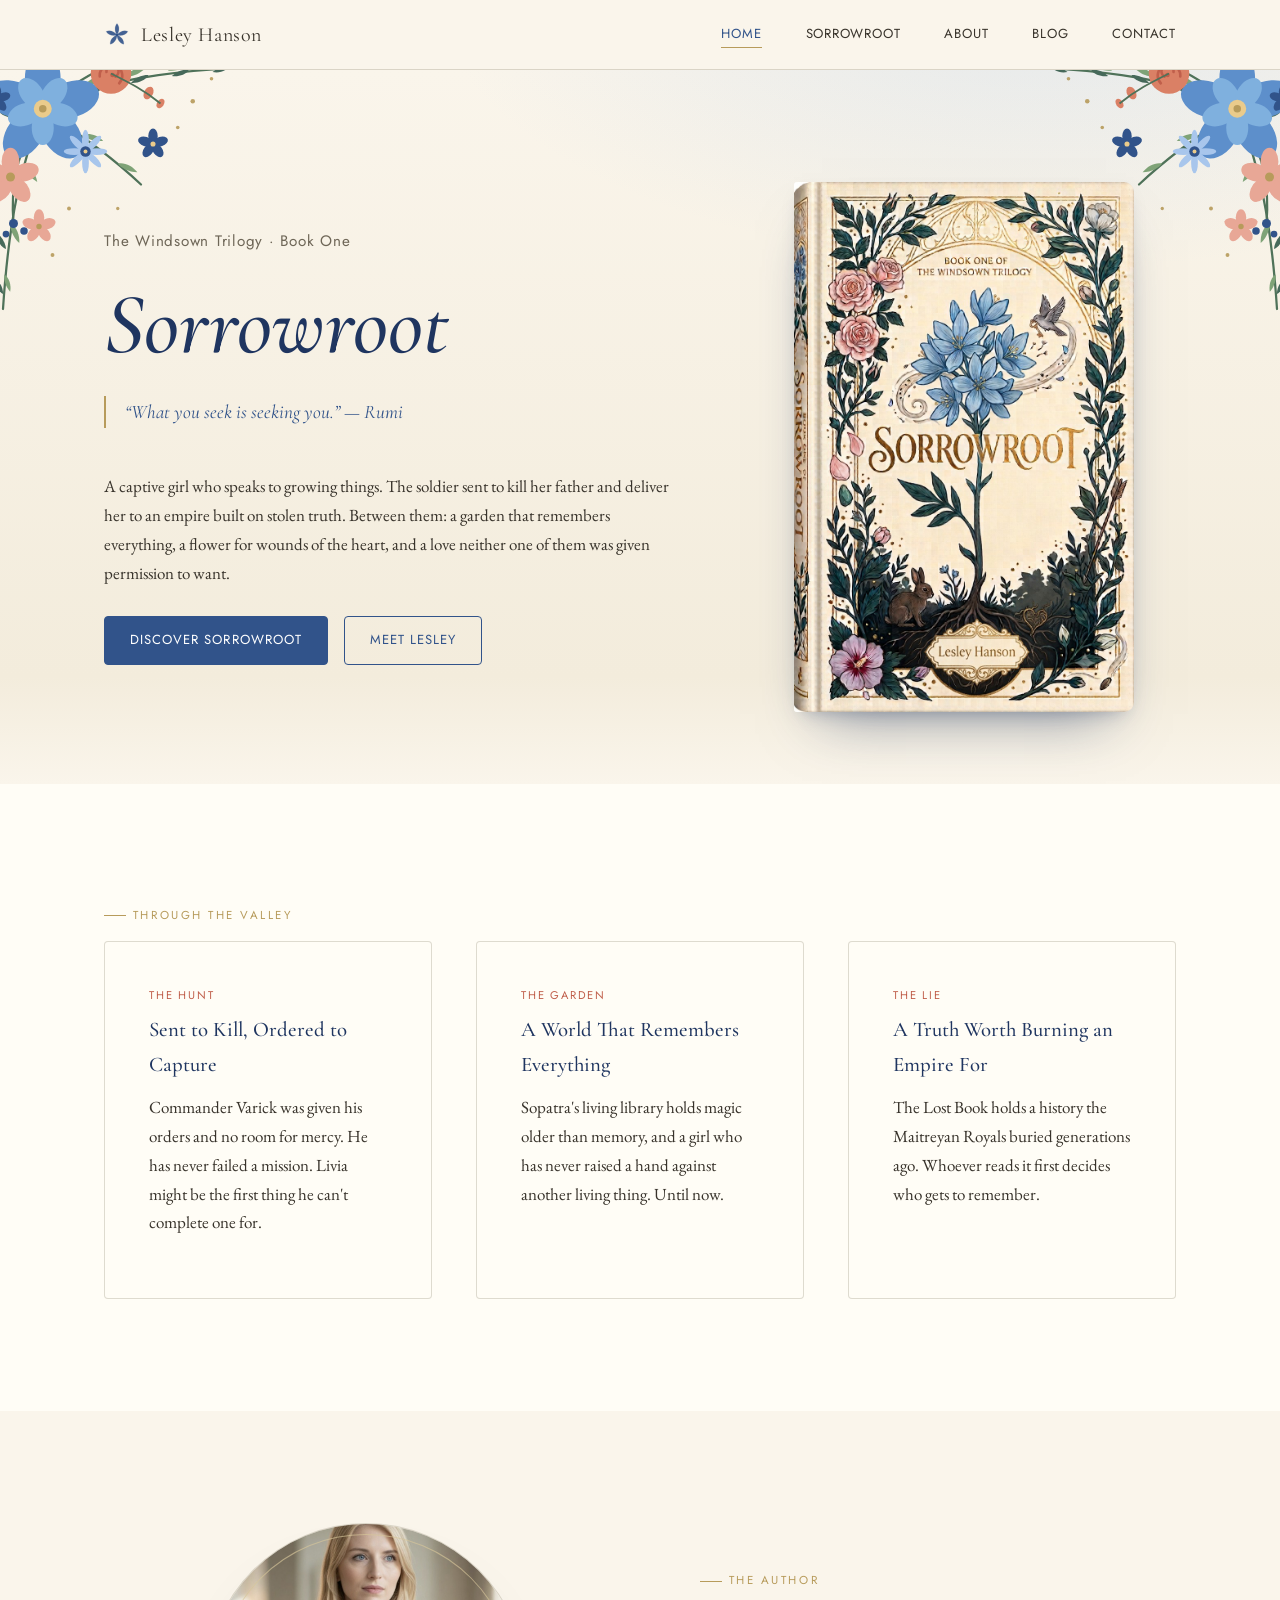
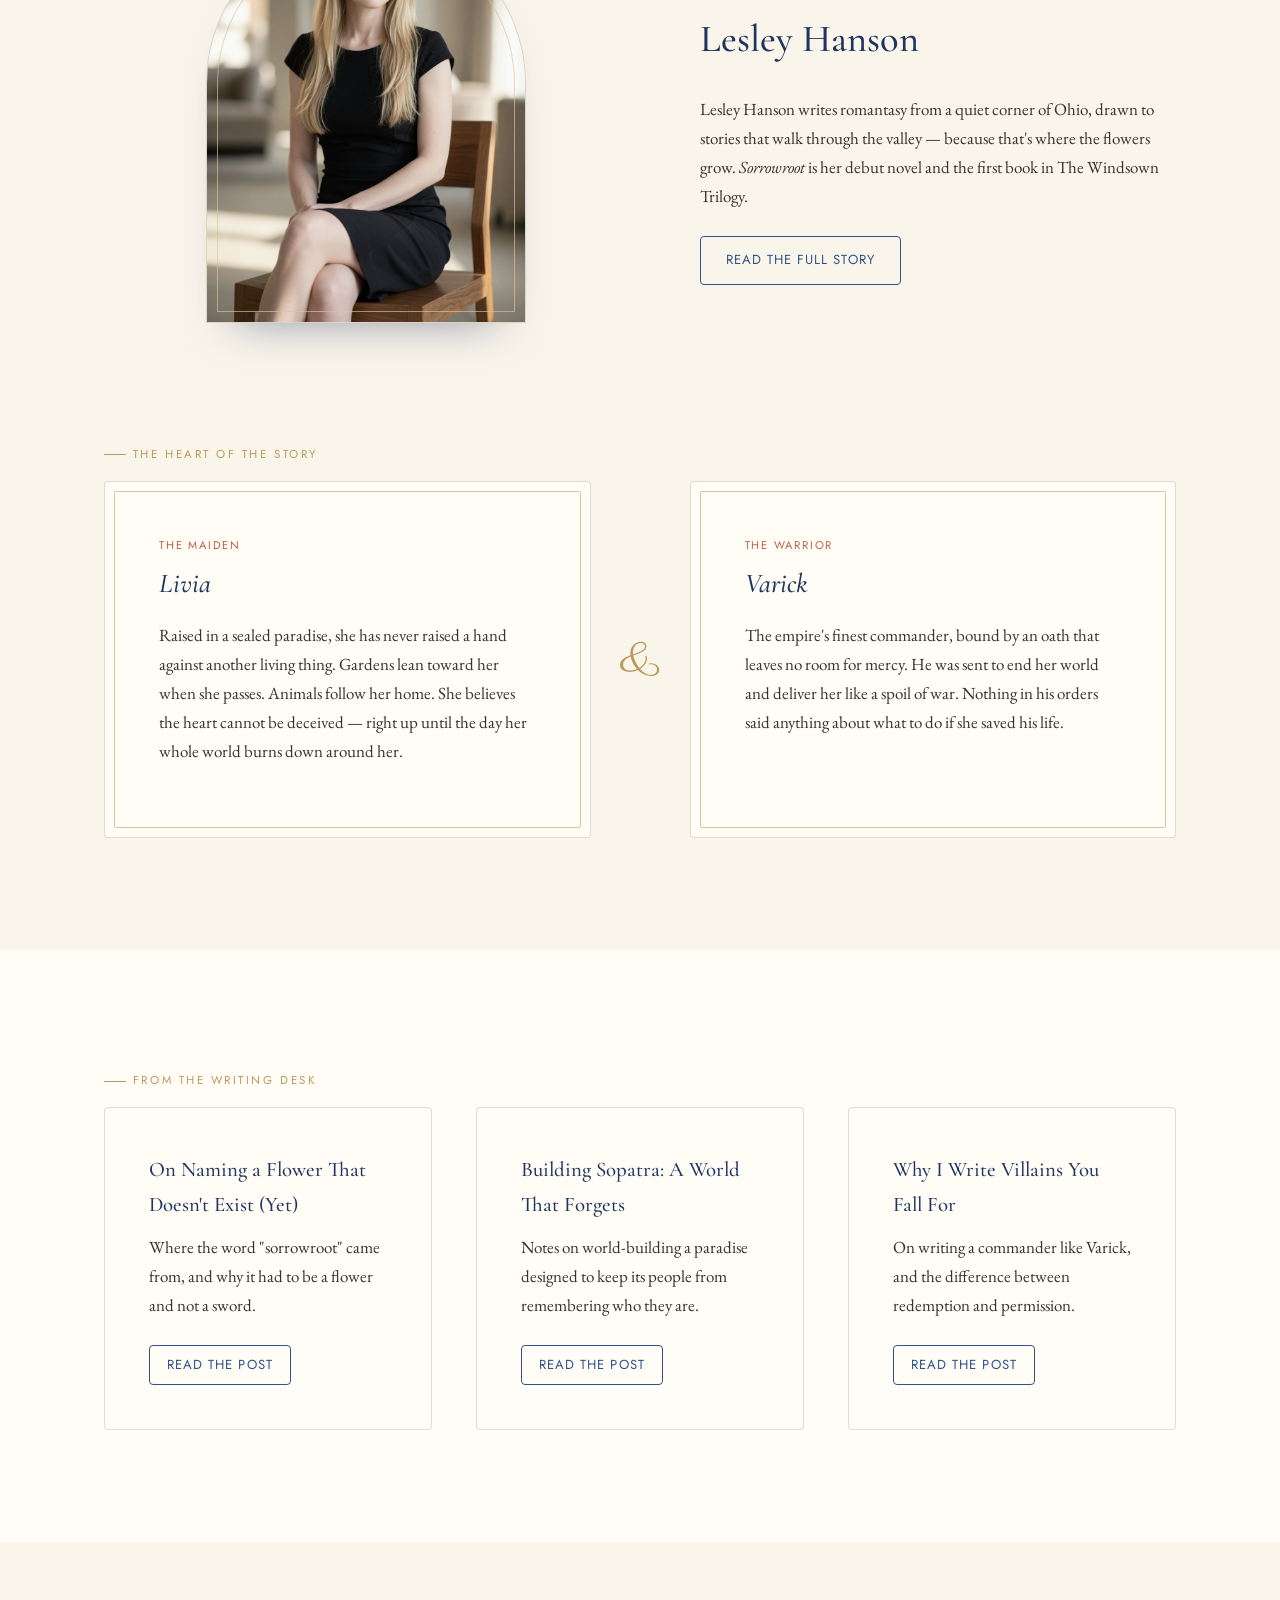
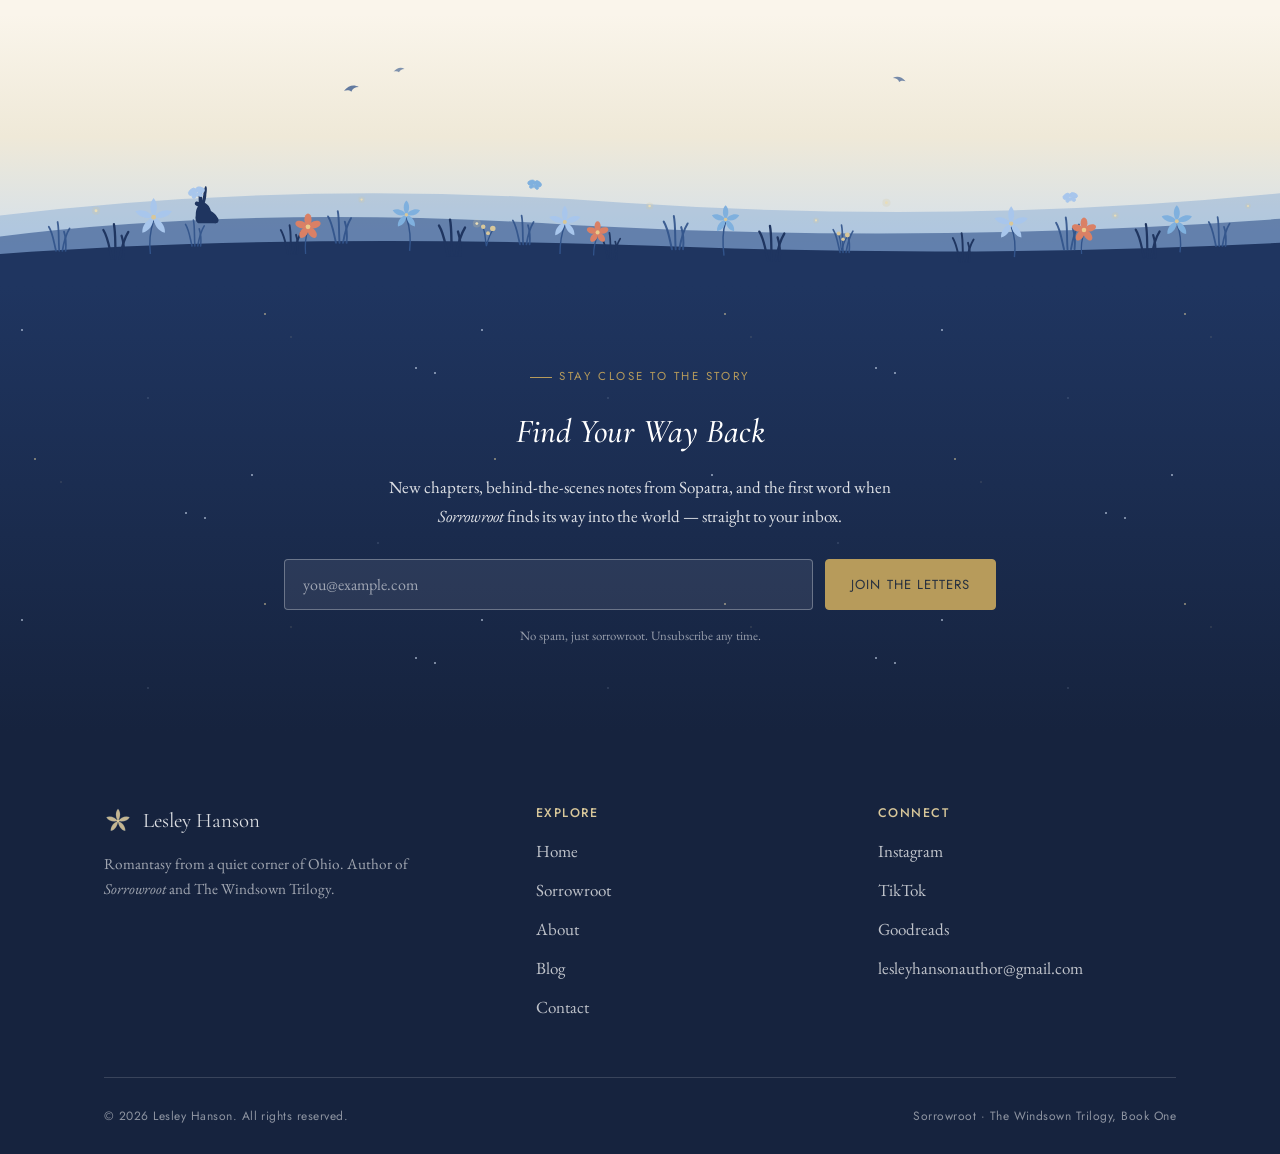
==== index.html @ 343e66bc "Newsletter: wire signup form to MailerLite Co-Authored-By: Claude Fable 5 <noreply@anthropic.com>" ====
<!DOCTYPE html>
<html lang="en">
<head>
<meta charset="UTF-8">
<meta name="viewport" content="width=device-width, initial-scale=1.0">
<title>Sorrowroot — Lesley Hanson</title>
<meta name="description" content="Sorrowroot, Book One of The Windsown Trilogy by Lesley Hanson. A romantasy of a soldier bound by orders, a girl bound to the earth, and a book that remembers the truth.">
<link rel="preconnect" href="https://fonts.googleapis.com">
<link rel="preconnect" href="https://fonts.gstatic.com" crossorigin>
<link href="https://fonts.googleapis.com/css2?family=Cormorant+Garamond:ital,wght@0,400;0,500;0,600;1,500;1,600&family=EB+Garamond:ital,wght@0,400;0,500;1,400&family=Jost:wght@400;500&family=Parisienne&display=swap" rel="stylesheet">
<link rel="icon" type="image/svg+xml" href="images/bloom.svg">
<link rel="stylesheet" href="css/styles.css">
</head>
<body>

<header class="site-header">
  <nav class="nav">
    <a href="index.html" class="nav-brand">
      <svg class="bloom-mark bloom-mark--mono" viewBox="0 0 100 100" aria-hidden="true" focusable="false">
        <g transform="rotate(0 50 50)"><g class="petal"><path d="M50,50 C41,37 39,18 50,6 C61,18 59,37 50,50 Z"/></g></g>
        <g transform="rotate(72 50 50)"><g class="petal"><path d="M50,50 C41,37 39,18 50,6 C61,18 59,37 50,50 Z"/></g></g>
        <g transform="rotate(144 50 50)"><g class="petal"><path d="M50,50 C41,37 39,18 50,6 C61,18 59,37 50,50 Z"/></g></g>
        <g transform="rotate(216 50 50)"><g class="petal"><path d="M50,50 C41,37 39,18 50,6 C61,18 59,37 50,50 Z"/></g></g>
        <g transform="rotate(288 50 50)"><g class="petal"><path d="M50,50 C41,37 39,18 50,6 C61,18 59,37 50,50 Z"/></g></g>
        <circle class="seed" cx="50" cy="50" r="4.5"/>
      </svg>
      Lesley Hanson
    </a>
    <button class="nav-toggle" aria-label="Toggle navigation" aria-expanded="false">
      <span></span><span></span><span></span>
    </button>
    <ul class="nav-links">
      <li><a href="index.html" aria-current="page">Home</a></li>
      <li><a href="sorrowroot.html">Sorrowroot</a></li>
      <li><a href="about.html">About</a></li>
      <li><a href="blog.html">Blog</a></li>
      <li><a href="contact.html">Contact</a></li>
    </ul>
  </nav>
</header>

<main>

  <!-- HERO -->
  <section class="hero">
    <div class="petal-drift" aria-hidden="true">
      <svg viewBox="0 0 100 100"><path fill="currentColor" d="M50,50 C41,37 39,18 50,6 C61,18 59,37 50,50 Z"/></svg>
      <svg viewBox="0 0 100 100"><path fill="currentColor" d="M50,50 C41,37 39,18 50,6 C61,18 59,37 50,50 Z"/></svg>
      <svg viewBox="0 0 100 100"><path fill="currentColor" d="M50,50 C41,37 39,18 50,6 C61,18 59,37 50,50 Z"/></svg>
      <svg viewBox="0 0 100 100"><path fill="currentColor" d="M50,50 C41,37 39,18 50,6 C61,18 59,37 50,50 Z"/></svg>
      <svg viewBox="0 0 100 100"><path fill="currentColor" d="M50,50 C41,37 39,18 50,6 C61,18 59,37 50,50 Z"/></svg>
    </div>
    <div class="container hero-grid">
      <div>
        <p class="hero-kicker">The Windsown Trilogy &middot; Book One</p>
        <h1 class="hero-title">Sorrowroot</h1>
        <p class="hero-epigraph">&ldquo;What you seek is seeking you.&rdquo; &mdash; Rumi</p>
        <p>A captive girl who speaks to growing things. The soldier sent to kill her father and deliver her to an empire built on stolen truth. Between them: a garden that remembers everything, a flower for wounds of the heart, and a love neither one of them was given permission to want.</p>
        <div class="hero-actions" style="margin-top: 1.75rem;">
          <a href="sorrowroot.html" class="btn btn-primary">Discover Sorrowroot</a>
          <a href="about.html" class="btn btn-outline">Meet Lesley</a>
        </div>
      </div>
      <div class="hero-art">
        <a href="sorrowroot.html" aria-label="Discover Sorrowroot, Book One of The Windsown Trilogy">
          <img class="book-cover reveal" src="images/cover.jpg" alt="The cover of Sorrowroot: a blue sorrowroot flower rising from dark roots, framed by roses and vines, with a rabbit resting at its base.">
        </a>
      </div>
    </div>
  </section>

  <!-- HOOK CARDS -->
  <section class="section section--panel">
    <div class="container">
      <p class="eyebrow">Through the Valley</p>
      <div class="grid-3">
        <div class="card reveal">
          <span class="card-eyebrow">The Hunt</span>
          <h3>Sent to Kill, Ordered to Capture</h3>
          <p>Commander Varick was given his orders and no room for mercy. He has never failed a mission. Livia might be the first thing he can't complete one for.</p>
        </div>
        <div class="card reveal">
          <span class="card-eyebrow">The Garden</span>
          <h3>A World That Remembers Everything</h3>
          <p>Sopatra's living library holds magic older than memory, and a girl who has never raised a hand against another living thing. Until now.</p>
        </div>
        <div class="card reveal">
          <span class="card-eyebrow">The Lie</span>
          <h3>A Truth Worth Burning an Empire For</h3>
          <p>The Lost Book holds a history the Maitreyan Royals buried generations ago. Whoever reads it first decides who gets to remember.</p>
        </div>
      </div>
    </div>
  </section>

  <!-- ABOUT TEASER -->
  <section class="section">
    <div class="container grid-2">
      <div class="photo-frame reveal" style="max-width:320px; margin: 0 auto; aspect-ratio: 4 / 5;">
        <img src="images/author.jpg" alt="Lesley Hanson, author of Sorrowroot">
      </div>
      <div class="reveal">
        <p class="eyebrow">The Author</p>
        <h2 style="font-size:2.4rem; margin-bottom:0.6em;">Lesley Hanson</h2>
        <p>Lesley Hanson writes romantasy from a quiet corner of Ohio, drawn to stories that walk through the valley &mdash; because that's where the flowers grow. <em>Sorrowroot</em> is her debut novel and the first book in The Windsown Trilogy.</p>
        <a href="about.html" class="btn btn-outline" style="margin-top:0.5rem;">Read the Full Story</a>
      </div>
    </div>
  </section>

  <!-- THE MAIDEN & THE WARRIOR -->
  <section class="section" style="padding-top: 0;">
    <div class="container">
      <p class="eyebrow">The Heart of the Story</p>
      <div class="duet-grid">
        <div class="card card--ornate reveal">
          <span class="card-eyebrow">The Maiden</span>
          <h3>Livia</h3>
          <p>Raised in a sealed paradise, she has never raised a hand against another living thing. Gardens lean toward her when she passes. Animals follow her home. She believes the heart cannot be deceived &mdash; right up until the day her whole world burns down around her.</p>
        </div>
        <div class="duet-amp" aria-hidden="true">&amp;</div>
        <div class="card card--ornate reveal">
          <span class="card-eyebrow">The Warrior</span>
          <h3>Varick</h3>
          <p>The empire's finest commander, bound by an oath that leaves no room for mercy. He was sent to end her world and deliver her like a spoil of war. Nothing in his orders said anything about what to do if she saved his life.</p>
        </div>
      </div>
    </div>
  </section>

  <!-- BLOG TEASER -->
  <section class="section section--panel">
    <div class="container">
      <p class="eyebrow">From the Writing Desk</p>
      <div class="grid-3">
        <article class="card reveal">
          <h3><a href="blog.html#naming-the-flower">On Naming a Flower That Doesn't Exist (Yet)</a></h3>
          <p>Where the word "sorrowroot" came from, and why it had to be a flower and not a sword.</p>
          <a href="blog.html#naming-the-flower" class="btn btn-outline" style="margin-top:0.5rem; padding:0.6em 1.3em;">Read the Post</a>
        </article>
        <article class="card reveal">
          <h3><a href="blog.html#building-sopatra">Building Sopatra: A World That Forgets</a></h3>
          <p>Notes on world-building a paradise designed to keep its people from remembering who they are.</p>
          <a href="blog.html#building-sopatra" class="btn btn-outline" style="margin-top:0.5rem; padding:0.6em 1.3em;">Read the Post</a>
        </article>
        <article class="card reveal">
          <h3><a href="blog.html#villains-you-fall-for">Why I Write Villains You Fall For</a></h3>
          <p>On writing a commander like Varick, and the difference between redemption and permission.</p>
          <a href="blog.html#villains-you-fall-for" class="btn btn-outline" style="margin-top:0.5rem; padding:0.6em 1.3em;">Read the Post</a>
        </article>
      </div>
    </div>
  </section>

</main>

<!-- TWILIGHT MEADOW -->
<div class="meadow-band" aria-hidden="true">
  <img src="images/meadow.svg" alt="">
</div>

<!-- NEWSLETTER -->
<section class="newsletter-band">
  <div class="container">
    <p class="eyebrow" style="justify-content:center;">Stay Close to the Story</p>
    <h2 style="font-size:2.1rem; font-style:italic;">Find Your Way Back</h2>
    <p style="max-width:520px; margin:0.8rem auto 0; opacity:0.85;">New chapters, behind-the-scenes notes from Sopatra, and the first word when <em>Sorrowroot</em> finds its way into the world &mdash; straight to your inbox.</p>
    <form class="newsletter-form" action="https://assets.mailerlite.com/jsonp/2463515/forms/192358580453639235/subscribe" method="post" data-ml-form>
      <label class="visually-hidden" for="newsletter-email">Email address</label>
      <input type="email" id="newsletter-email" name="fields[email]" placeholder="you@example.com" autocomplete="email" required>
      <button type="submit" class="btn btn-gold">Join the Letters</button>
    </form>
    <p class="form-success">You're on the list &mdash; thank you for finding your way here.</p>
    <p class="newsletter-note">No spam, just sorrowroot. Unsubscribe any time.</p>
  </div>
</section>

<footer class="site-footer">
  <div class="container">
    <div class="footer-grid">
      <div>
        <div class="footer-brand">
          <svg class="bloom-mark bloom-mark--mono" viewBox="0 0 100 100" aria-hidden="true" focusable="false">
            <g transform="rotate(0 50 50)"><g class="petal"><path d="M50,50 C41,37 39,18 50,6 C61,18 59,37 50,50 Z"/></g></g>
            <g transform="rotate(72 50 50)"><g class="petal"><path d="M50,50 C41,37 39,18 50,6 C61,18 59,37 50,50 Z"/></g></g>
            <g transform="rotate(144 50 50)"><g class="petal"><path d="M50,50 C41,37 39,18 50,6 C61,18 59,37 50,50 Z"/></g></g>
            <g transform="rotate(216 50 50)"><g class="petal"><path d="M50,50 C41,37 39,18 50,6 C61,18 59,37 50,50 Z"/></g></g>
            <g transform="rotate(288 50 50)"><g class="petal"><path d="M50,50 C41,37 39,18 50,6 C61,18 59,37 50,50 Z"/></g></g>
            <circle class="seed" cx="50" cy="50" r="4.5"/>
          </svg>
          Lesley Hanson
        </div>
        <p class="footer-tag">Romantasy from a quiet corner of Ohio. Author of <em>Sorrowroot</em> and The Windsown Trilogy.</p>
      </div>
      <div>
        <h4>Explore</h4>
        <a href="index.html">Home</a>
        <a href="sorrowroot.html">Sorrowroot</a>
        <a href="about.html">About</a>
        <a href="blog.html">Blog</a>
        <a href="contact.html">Contact</a>
      </div>
      <div>
        <h4>Connect</h4>
        <a href="#">Instagram</a>
        <a href="#">TikTok</a>
        <a href="#">Goodreads</a>
        <a href="mailto:lesleyhansonauthor@gmail.com">lesleyhansonauthor@gmail.com</a>
      </div>
    </div>
    <div class="footer-bottom">
      <span>&copy; 2026 Lesley Hanson. All rights reserved.</span>
      <span>Sorrowroot &middot; The Windsown Trilogy, Book One</span>
    </div>
  </div>
</footer>

<script src="js/main.js"></script>
</body>
</html>
---- css/styles.css ----
/* =========================================================
   Lesley Hanson — Author Site
   Design tokens: Cream / Cinderella Blue / Midnight
   A storybook palette in the spirit of the Puffin in Bloom
   classics — warm ivory paper, folk-art florals, navy and
   gold — with the sorrowroot flower's Cinderella blue at
   the center of every bouquet.
   ========================================================= */

:root {
  /* Color */
  --color-bg: #FAF5EB;          /* Cream paper */
  --color-bg-warm: #F3ECDC;     /* a deeper sheet of the same paper */
  --color-bg-deep: #31538A;     /* Twilight Blue */
  --color-bg-deeper: #1F3560;   /* Midnight */
  --color-night: #16233E;       /* the last hour of the night */
  --color-primary: #5D8FCB;     /* Sorrowroot Blue (Cinderella blue) */
  --color-secondary: #A8C6EC;   /* Pale Periwinkle */
  --color-sparkle: #DCE9FB;     /* Starlight */
  --color-gold: #B79B5B;        /* Antique Gold */
  --color-gold-soft: #D8C79A;
  --color-rose: #DA8065;        /* Rifle coral */
  --color-rose-deep: #C05F4B;
  --color-leaf: #7FA377;        /* foliage */
  --color-leaf-deep: #4F7259;
  --color-ink: #38332B;         /* warm reading ink */
  --color-ink-soft: #6E6657;
  --color-paper: #FFFDF6;       /* card surface, lighter than bg */
  --color-line: rgba(93, 79, 54, 0.2);

  /* Type */
  --font-display: "Cormorant Garamond", "Times New Roman", serif;
  --font-body: "EB Garamond", Georgia, serif;
  --font-utility: "Jost", "Helvetica Neue", Arial, sans-serif;

  /* Layout */
  --container-w: 1120px;
  --space-1: 0.5rem;
  --space-2: 1rem;
  --space-3: 1.75rem;
  --space-4: 2.75rem;
  --space-5: 4.5rem;
  --space-6: 7rem;
  --radius: 4px;
}

/* ---------- Reset ---------- */
*, *::before, *::after { box-sizing: border-box; }
html { scroll-behavior: smooth; }
body {
  margin: 0;
  background: var(--color-bg);
  color: var(--color-ink);
  font-family: var(--font-body);
  font-size: 1.0625rem;
  line-height: 1.7;
  -webkit-font-smoothing: antialiased;
}
img { max-width: 100%; display: block; }
a { color: inherit; text-decoration: none; }
ul { margin: 0; padding: 0; list-style: none; }
h1, h2, h3, h4 { font-family: var(--font-display); font-weight: 500; margin: 0; color: var(--color-bg-deeper); }
p { margin: 0 0 1em; }
button { font-family: inherit; cursor: pointer; }
input, textarea { font-family: var(--font-body); font-size: 1rem; }

::selection { background: var(--color-secondary); color: var(--color-bg-deeper); }

:focus-visible {
  outline: 2px solid var(--color-gold);
  outline-offset: 3px;
}

@media (prefers-reduced-motion: reduce) {
  *, *::before, *::after {
    animation-duration: 0.001ms !important;
    animation-iteration-count: 1 !important;
    transition-duration: 0.001ms !important;
    scroll-behavior: auto !important;
  }
}

/* ---------- Layout helpers ---------- */
.container {
  max-width: var(--container-w);
  margin: 0 auto;
  padding: 0 1.5rem;
}
.section { padding: var(--space-6) 0; }
.section--tight { padding: var(--space-5) 0; }
.section--deep {
  background:
    linear-gradient(175deg, var(--color-bg-deep), var(--color-bg-deeper));
  color: #E9EFF9;
  position: relative;
  overflow: hidden;
}
.section--deep h1, .section--deep h2, .section--deep h3 { color: #fff; }
.section--panel { background: var(--color-paper); }

.eyebrow {
  font-family: var(--font-utility);
  font-size: 0.72rem;
  letter-spacing: 0.22em;
  text-transform: uppercase;
  color: var(--color-gold);
  display: inline-flex;
  align-items: center;
  gap: 0.6em;
  margin-bottom: var(--space-2);
}
.eyebrow::before {
  content: "";
  width: 22px;
  height: 1px;
  background: var(--color-gold);
  display: inline-block;
}
.section--deep .eyebrow { color: var(--color-gold-soft); }

.hairline {
  border: none;
  border-top: 1px solid var(--color-line);
  margin: var(--space-4) 0;
}

.grid-2 { display: grid; grid-template-columns: 1.1fr 1fr; gap: var(--space-5); align-items: center; }
.grid-3 { display: grid; grid-template-columns: repeat(3, 1fr); gap: var(--space-4); }

@media (max-width: 860px) {
  .grid-2 { grid-template-columns: 1fr; gap: var(--space-4); }
  .grid-3 { grid-template-columns: 1fr; }
}

/* ---------- Stardust (the tulle-and-glitter effect) ----------
   Two drifting layers of tiny stars over the dark twilight bands,
   twinkling in counter-phase. Pure CSS — no extra markup needed. */
.section--deep::before,
.section--deep::after,
.newsletter-band::before,
.newsletter-band::after {
  content: "";
  position: absolute;
  inset: 0;
  pointer-events: none;
  background-image:
    radial-gradient(1.6px 1.6px at 22px 44px,  var(--color-sparkle) 55%, transparent 60%),
    radial-gradient(1.2px 1.2px at 148px 112px, var(--color-sparkle) 55%, transparent 60%),
    radial-gradient(1.8px 1.8px at 265px 28px,  var(--color-gold-soft) 55%, transparent 60%),
    radial-gradient(1.1px 1.1px at 344px 158px, var(--color-sparkle) 55%, transparent 60%),
    radial-gradient(1.5px 1.5px at 416px 82px,  var(--color-sparkle) 55%, transparent 60%),
    radial-gradient(1.2px 1.2px at 61px 196px,  var(--color-gold-soft) 55%, transparent 60%),
    radial-gradient(1.4px 1.4px at 205px 232px, var(--color-sparkle) 55%, transparent 60%),
    radial-gradient(1.1px 1.1px at 372px 262px, var(--color-sparkle) 55%, transparent 60%);
  background-size: 460px 290px;
  animation: twinkle 5.5s ease-in-out infinite;
  opacity: 0.5;
}
.section--deep::after,
.newsletter-band::after {
  background-position: 230px 145px;
  animation-delay: -2.75s;
}
@keyframes twinkle {
  0%, 100% { opacity: 0.15; }
  50%      { opacity: 0.7; }
}
.section--deep > .container,
.newsletter-band > .container { position: relative; z-index: 2; }

/* ---------- Buttons ---------- */
.btn {
  font-family: var(--font-utility);
  font-size: 0.82rem;
  letter-spacing: 0.08em;
  text-transform: uppercase;
  display: inline-flex;
  align-items: center;
  gap: 0.6em;
  padding: 0.95em 1.9em;
  border-radius: var(--radius);
  border: 1px solid transparent;
  transition: background 0.25s ease, color 0.25s ease, border-color 0.25s ease, transform 0.25s ease, box-shadow 0.25s ease;
}
.btn-primary {
  background: var(--color-bg-deep);
  color: #fff;
  border-color: var(--color-bg-deep);
}
.btn-primary:hover {
  background: var(--color-bg-deeper);
  border-color: var(--color-bg-deeper);
  transform: translateY(-1px);
  box-shadow: 0 10px 22px -12px rgba(31, 53, 96, 0.65);
}
.btn-outline {
  background: transparent;
  color: var(--color-bg-deep);
  border-color: var(--color-bg-deep);
}
.btn-outline:hover { background: var(--color-bg-deep); color: #fff; transform: translateY(-1px); }
.btn-gold {
  background: var(--color-gold);
  color: #26303F;
  border-color: var(--color-gold);
}
.btn-gold:hover { background: var(--color-gold-soft); transform: translateY(-1px); box-shadow: 0 10px 22px -12px rgba(0, 0, 0, 0.5); }
.btn-disabled {
  background: transparent;
  border-color: rgba(255,255,255,0.35);
  color: rgba(255,255,255,0.55);
  cursor: default;
}
.section--deep .btn-outline { color: #fff; border-color: rgba(255,255,255,0.55); }
.section--deep .btn-outline:hover { background: #fff; color: var(--color-bg-deep); }

/* ---------- Flower mark (signature element) ---------- */
.bloom-mark { display: block; }
.bloom-mark .petal {
  fill: var(--color-secondary);
  stroke: var(--color-bg-deep);
  stroke-width: 0.6;
  transform-origin: 50px 50px;
}
.bloom-mark .petal-fold {
  stroke: var(--color-bg-deep);
  stroke-width: 0.5;
  fill: none;
  opacity: 0.55;
}
.bloom-mark .seed { fill: var(--color-gold); }
.bloom-mark.bloom-mark--mono .petal { fill: currentColor; opacity: 0.9; }
.bloom-mark.bloom-mark--mono .seed { fill: currentColor; }

.bloom-animate .petal {
  animation: bloom 1.1s cubic-bezier(.22,.9,.27,1) backwards;
}
@keyframes bloom {
  from { transform: scale(0.15); opacity: 0; }
  to   { transform: scale(1); opacity: 1; }
}

.divider-bloom { display: flex; justify-content: center; margin: var(--space-4) 0; opacity: 0.85; }

/* ---------- Nav ---------- */
.site-header {
  position: sticky;
  top: 0;
  z-index: 50;
  background: rgba(250, 245, 235, 0.92);
  backdrop-filter: blur(6px);
  border-bottom: 1px solid var(--color-line);
}
.nav {
  display: flex;
  align-items: center;
  justify-content: space-between;
  padding: 1.1rem 1.5rem;
  max-width: var(--container-w);
  margin: 0 auto;
}
.nav-brand {
  display: flex;
  align-items: center;
  gap: 0.7rem;
  font-family: var(--font-display);
  font-size: 1.25rem;
  letter-spacing: 0.03em;
  color: var(--color-ink);
}
.nav-brand .bloom-mark { width: 26px; height: 26px; color: var(--color-bg-deep); }
.nav-links {
  display: flex;
  align-items: center;
  gap: var(--space-4);
  font-family: var(--font-utility);
  font-size: 0.82rem;
  letter-spacing: 0.06em;
  text-transform: uppercase;
}
.nav-links a { padding-bottom: 4px; border-bottom: 1px solid transparent; transition: border-color 0.2s ease, color 0.2s ease; }
.nav-links a:hover, .nav-links a[aria-current="page"] { border-color: var(--color-gold); color: var(--color-bg-deep); }
.nav-toggle { display: none; }

@media (max-width: 760px) {
  .nav-links {
    position: absolute;
    inset: 100% 0 auto 0;
    background: var(--color-bg);
    flex-direction: column;
    align-items: flex-start;
    gap: var(--space-3);
    padding: var(--space-3) 1.5rem var(--space-4);
    border-top: 1px solid var(--color-line);
    border-bottom: 1px solid var(--color-line);
    transform: translateY(-8px);
    opacity: 0;
    visibility: hidden;
    transition: transform 0.3s ease, opacity 0.3s ease, visibility 0s linear 0.3s;
  }
  .nav-links.is-open {
    transform: translateY(0);
    opacity: 1;
    visibility: visible;
    transition: transform 0.3s ease, opacity 0.3s ease;
  }
  .nav-toggle {
    display: inline-flex;
    flex-direction: column;
    gap: 4px;
    background: none; border: none; padding: 8px;
  }
  .nav-toggle span { width: 22px; height: 1px; background: var(--color-ink); display: block; }
}

/* ---------- Hero ---------- */
.hero {
  position: relative;
  padding: var(--space-6) 0 var(--space-5);
  overflow: hidden;
  background:
    radial-gradient(1000px 460px at 82% -12%, rgba(168, 198, 236, 0.28), transparent 62%),
    linear-gradient(180deg, var(--color-bg), var(--color-bg-warm) 85%, var(--color-bg));
}
/* Puffin-in-Bloom corner bouquets framing every hero */
.hero::before,
.hero::after {
  content: "";
  position: absolute;
  top: -28px;
  width: min(300px, 34vw);
  aspect-ratio: 1 / 1;
  background: url("../images/floral-corner.svg") no-repeat top left / contain;
  pointer-events: none;
}
.hero::before { left: -24px; }
.hero::after { right: -24px; transform: scaleX(-1); }
.hero .container { position: relative; z-index: 2; }
.hero-grid { display: grid; grid-template-columns: 1.15fr 0.85fr; gap: var(--space-5); align-items: center; }
.hero-title {
  font-size: clamp(3rem, 7vw, 5.4rem);
  line-height: 0.98;
  font-style: italic;
  font-weight: 500;
  margin: 0 0 0.3em;
}
.hero-kicker {
  font-family: var(--font-utility);
  font-size: 0.95rem;
  letter-spacing: 0.05em;
  color: var(--color-ink-soft);
  margin-bottom: var(--space-3);
}
.hero-epigraph {
  font-family: var(--font-display);
  font-style: italic;
  font-size: 1.2rem;
  color: var(--color-bg-deep);
  border-left: 2px solid var(--color-gold);
  padding-left: 1em;
  margin: var(--space-3) 0 var(--space-4);
}
.hero-actions { display: flex; gap: 1rem; flex-wrap: wrap; }
.hero-art { position: relative; display: flex; justify-content: center; }
.hero-art .bloom-mark {
  width: min(360px, 80%);
  height: auto;
  color: var(--color-bg-deep);
  filter: drop-shadow(0 0 24px rgba(93, 143, 203, 0.45));
  animation: bloom-sway 9s ease-in-out infinite;
  transform-origin: 50% 50%;
}
@keyframes bloom-sway {
  0%, 100% { transform: rotate(-2.5deg) scale(1); }
  50%      { transform: rotate(2.5deg) scale(1.03); }
}

/* petals drifting down the hero, like blossom on the wind */
.petal-drift { position: absolute; inset: 0; pointer-events: none; z-index: 1; }
.petal-drift svg {
  position: absolute;
  top: -40px;
  width: 22px;
  height: 22px;
  color: var(--color-primary);
  opacity: 0;
  animation: petal-fall linear infinite;
}
.petal-drift svg:nth-child(1) { left: 12%; animation-duration: 14s; animation-delay: 0s; }
.petal-drift svg:nth-child(2) { left: 30%; animation-duration: 17s; animation-delay: 4s; width: 16px; height: 16px; }
.petal-drift svg:nth-child(3) { left: 55%; animation-duration: 13s; animation-delay: 8s; }
.petal-drift svg:nth-child(4) { left: 72%; animation-duration: 19s; animation-delay: 2s; width: 15px; height: 15px; }
.petal-drift svg:nth-child(5) { left: 88%; animation-duration: 15s; animation-delay: 10s; width: 18px; height: 18px; }
@keyframes petal-fall {
  0%   { transform: translateY(0) rotate(0deg); opacity: 0; }
  8%   { opacity: 0.55; }
  85%  { opacity: 0.45; }
  100% { transform: translateY(620px) rotate(300deg); opacity: 0; }
}

@media (max-width: 860px) {
  .hero-grid { grid-template-columns: 1fr; }
  .hero-art { order: -1; max-width: 220px; margin: 0 auto var(--space-3); }
}

/* ---------- Cards ---------- */
.card {
  background: var(--color-paper);
  border: 1px solid var(--color-line);
  padding: var(--space-4);
  border-radius: var(--radius);
  transition: transform 0.3s ease, box-shadow 0.3s ease, border-color 0.3s ease;
}
.card:hover {
  transform: translateY(-3px);
  border-color: rgba(183, 155, 91, 0.5);
  box-shadow: 0 18px 34px -22px rgba(31, 53, 96, 0.45);
}
.card h3 { font-size: 1.3rem; margin-bottom: 0.5em; }
.card .card-eyebrow {
  font-family: var(--font-utility);
  font-size: 0.7rem; letter-spacing: 0.16em; text-transform: uppercase;
  color: var(--color-rose-deep); margin-bottom: 0.6em; display: block;
}

/* ornate storybook panels (the maiden & the warrior) */
.card--ornate {
  position: relative;
  border: 1px solid var(--color-line);
  padding: calc(var(--space-4) + 10px);
}
.card--ornate::before {
  content: "";
  position: absolute;
  inset: 9px;
  border: 1px solid rgba(183, 155, 91, 0.55);
  border-radius: 2px;
  pointer-events: none;
}
.card--ornate h3 {
  font-size: 1.7rem;
  font-style: italic;
}
.duet-grid {
  display: grid;
  grid-template-columns: 1fr auto 1fr;
  gap: var(--space-3);
  align-items: stretch;
}
.duet-amp {
  display: flex;
  align-items: center;
  justify-content: center;
  font-family: "Parisienne", var(--font-display), cursive;
  font-size: 3.2rem;
  color: var(--color-gold);
}
@media (max-width: 860px) {
  .duet-grid { grid-template-columns: 1fr; }
  .duet-amp { padding: 0.2em 0; }
}

/* drop cap */
.drop p:first-of-type::first-letter {
  font-family: var(--font-display);
  font-size: 3.4em;
  line-height: 0.8;
  float: left;
  padding-right: 0.1em;
  color: var(--color-bg-deep);
  font-style: italic;
}

/* ---------- Photos & placeholders ---------- */
/* storybook arch frame, like a castle window */
.photo-frame {
  position: relative;
  border-radius: 999px 999px var(--radius) var(--radius);
  overflow: hidden;
  border: 1px solid var(--color-line);
  box-shadow: 0 26px 48px -30px rgba(31, 53, 96, 0.55);
}
.photo-frame img { width: 100%; height: 100%; object-fit: cover; }
.photo-frame::after {
  content: "";
  position: absolute;
  inset: 10px;
  border: 1px solid rgba(216, 199, 154, 0.65);
  border-radius: 999px 999px 2px 2px;
  pointer-events: none;
}

.placeholder-frame {
  position: relative;
  aspect-ratio: 4 / 5;
  background:
    linear-gradient(165deg, var(--color-primary), var(--color-bg-deep) 55%, var(--color-bg-deeper));
  border: 1px solid var(--color-line);
  display: flex;
  align-items: center;
  justify-content: center;
  color: #fff;
  text-align: center;
  border-radius: var(--radius);
  overflow: hidden;
}
.placeholder-frame::before {
  content: "";
  position: absolute;
  inset: 0;
  pointer-events: none;
  background-image:
    radial-gradient(1.6px 1.6px at 30px 40px,  var(--color-sparkle) 55%, transparent 60%),
    radial-gradient(1.1px 1.1px at 110px 96px, var(--color-sparkle) 55%, transparent 60%),
    radial-gradient(1.5px 1.5px at 200px 30px, var(--color-gold-soft) 55%, transparent 60%),
    radial-gradient(1.2px 1.2px at 66px 170px, var(--color-sparkle) 55%, transparent 60%),
    radial-gradient(1.4px 1.4px at 170px 210px, var(--color-sparkle) 55%, transparent 60%),
    radial-gradient(1.1px 1.1px at 240px 140px, var(--color-gold-soft) 55%, transparent 60%);
  background-size: 280px 250px;
  animation: twinkle 6s ease-in-out infinite;
}
.placeholder-frame > div { position: relative; z-index: 2; }
.placeholder-frame .bloom-mark { width: 70px; height: 70px; color: rgba(255,255,255,0.9); margin-bottom: 0.8rem; }
.placeholder-frame .bloom-mark .petal { fill: rgba(255,255,255,0.25); stroke: rgba(255,255,255,0.9); }
.placeholder-frame .bloom-mark .seed { fill: var(--color-gold-soft); }
.placeholder-frame .placeholder-label {
  font-family: var(--font-utility);
  font-size: 0.72rem;
  letter-spacing: 0.14em;
  text-transform: uppercase;
  color: rgba(255,255,255,0.85);
}
.placeholder-frame--round { border-radius: 50%; aspect-ratio: 1/1; }
.placeholder-frame--book { aspect-ratio: 2/3; }

/* the real thing: a hardcover casting a soft shadow */
.book-cover {
  display: block;
  width: 100%;
  border-radius: 3px 10px 10px 3px;
  box-shadow:
    0 30px 55px -28px rgba(31, 53, 96, 0.55),
    0 8px 18px -10px rgba(31, 53, 96, 0.35);
}
.hero-art .book-cover {
  max-width: 340px;
  transform: rotate(1.5deg);
  transition: transform 0.4s ease;
}
.hero-art .book-cover:hover { transform: rotate(0deg) scale(1.015); }

/* ---------- Meadow band ----------
   The twilight meadow that leads into the starry newsletter band:
   the illustration's dark ground is the same midnight blue the
   newsletter band opens with, so the two flow together. */
.meadow-band {
  background: linear-gradient(180deg, var(--color-bg), #EFE9D8 45%, #C9DCF2);
  line-height: 0;
  margin-top: var(--space-5);
}
.meadow-band img { width: 100%; height: auto; display: block; }

/* ---------- Blog ---------- */
.post-card { border-bottom: 1px solid var(--color-line); padding: var(--space-4) 0; }
.post-card:last-child { border-bottom: none; }
.post-date { font-family: var(--font-utility); font-size: 0.78rem; letter-spacing: 0.08em; text-transform: uppercase; color: var(--color-ink-soft); }
.post-card h2 { font-size: 1.9rem; margin: 0.3em 0 0.5em; }
.post-card h2 a:hover { color: var(--color-bg-deep); }
.post-body p { max-width: 680px; }

/* ---------- Forms ---------- */
.field { margin-bottom: var(--space-3); }
.field label {
  display: block;
  font-family: var(--font-utility);
  font-size: 0.75rem;
  letter-spacing: 0.08em;
  text-transform: uppercase;
  margin-bottom: 0.5em;
  color: var(--color-ink-soft);
}
.field input, .field textarea {
  width: 100%;
  background: var(--color-paper);
  border: 1px solid var(--color-line);
  padding: 0.85em 1em;
  border-radius: var(--radius);
  color: var(--color-ink);
}
.field input:focus, .field textarea:focus { border-color: var(--color-primary); }

.newsletter-band {
  background: linear-gradient(180deg, var(--color-bg-deeper), var(--color-night));
  color: #fff;
  padding: var(--space-5) 0;
  position: relative;
  overflow: hidden;
}
.newsletter-band h1, .newsletter-band h2, .newsletter-band h3 { color: #fff; }
.newsletter-band .container { max-width: 760px; text-align: center; }
.newsletter-form {
  display: flex;
  gap: 0.75rem;
  margin-top: var(--space-3);
  flex-wrap: wrap;
  justify-content: center;
}
.newsletter-form input[type="email"] {
  flex: 1 1 280px;
  background: rgba(255,255,255,0.08);
  border: 1px solid rgba(255,255,255,0.3);
  color: #fff;
  padding: 0.9em 1.1em;
  border-radius: var(--radius);
}
.newsletter-form input::placeholder { color: rgba(255,255,255,0.55); }
.newsletter-note { font-size: 0.8rem; color: rgba(255,255,255,0.55); margin-top: 0.9rem; }
.form-success {
  display: none;
  margin-top: var(--space-3);
  font-family: var(--font-utility);
  font-size: 0.85rem;
  letter-spacing: 0.04em;
  color: var(--color-gold-soft);
}
.form-success.is-visible { display: block; }
.form-error {
  margin-top: var(--space-3);
  font-family: var(--font-utility);
  font-size: 0.85rem;
  letter-spacing: 0.04em;
  color: #E8A796;
}

/* ---------- Footer ---------- */
.site-footer { background: var(--color-night); color: rgba(255,255,255,0.85); padding: var(--space-5) 0 var(--space-3); }
.footer-grid { display: grid; grid-template-columns: 1.3fr 1fr 1fr; gap: var(--space-4); padding-bottom: var(--space-4); border-bottom: 1px solid rgba(255,255,255,0.15); }
.footer-grid h4 { font-family: var(--font-utility); font-size: 0.78rem; letter-spacing: 0.12em; text-transform: uppercase; color: var(--color-gold-soft); margin-bottom: 1em; }
.footer-grid a { display: block; margin-bottom: 0.6em; opacity: 0.85; transition: opacity 0.2s ease; }
.footer-grid a:hover { opacity: 1; color: var(--color-gold-soft); }
.footer-brand { display: flex; align-items: center; gap: 0.7rem; font-family: var(--font-display); font-size: 1.3rem; margin-bottom: 0.8rem; }
.footer-brand .bloom-mark { width: 28px; height: 28px; color: var(--color-gold-soft); }
.footer-tag { font-size: 0.95rem; opacity: 0.7; max-width: 320px; }
.footer-bottom { display: flex; justify-content: space-between; align-items: center; padding-top: var(--space-3); font-family: var(--font-utility); font-size: 0.75rem; letter-spacing: 0.04em; opacity: 0.6; flex-wrap: wrap; gap: 0.5rem; }

@media (max-width: 760px) {
  .footer-grid { grid-template-columns: 1fr; gap: var(--space-3); }
}

/* ---------- Utility ---------- */
.visually-hidden {
  position: absolute;
  width: 1px; height: 1px;
  overflow: hidden;
  clip: rect(0 0 0 0);
  white-space: nowrap;
}

/* ---------- Reveal on scroll ---------- */
.reveal { opacity: 0; transform: translateY(18px); transition: opacity 0.7s ease, transform 0.7s ease; }
.reveal.is-visible { opacity: 1; transform: translateY(0); }
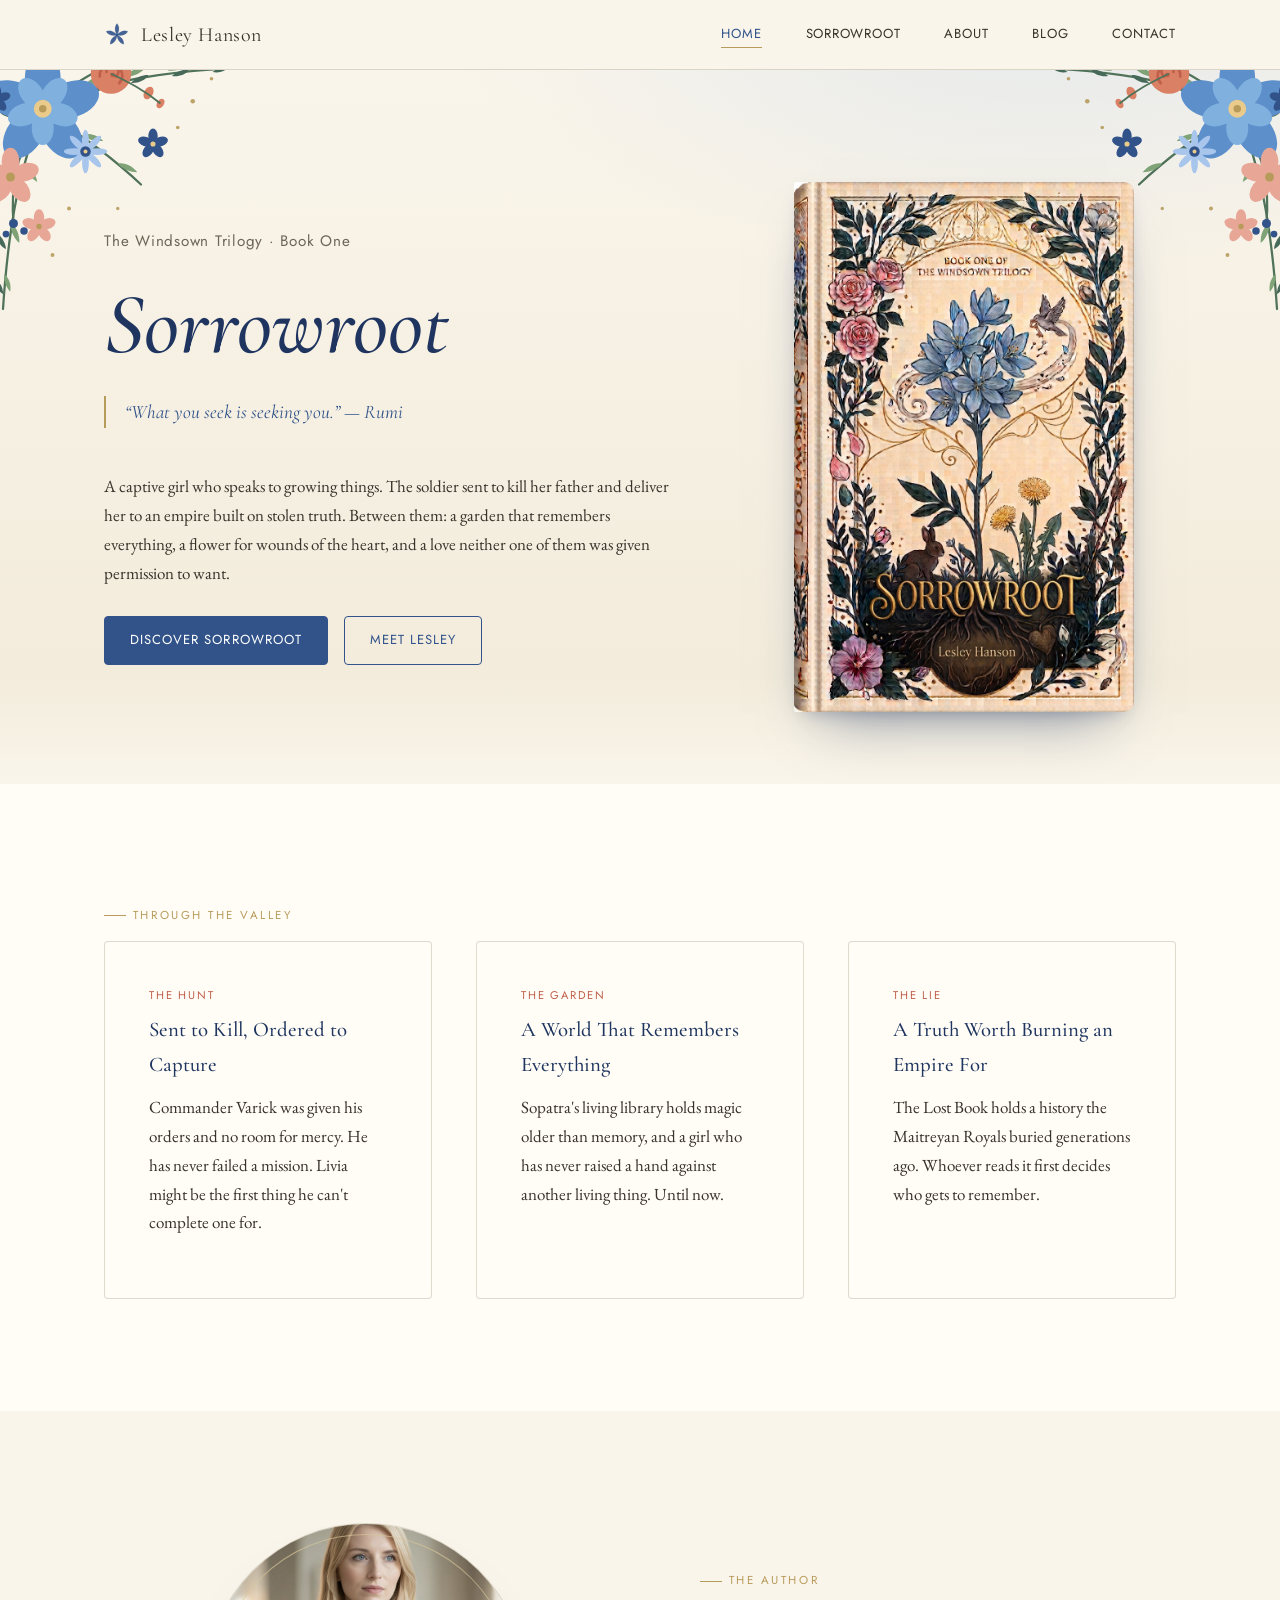
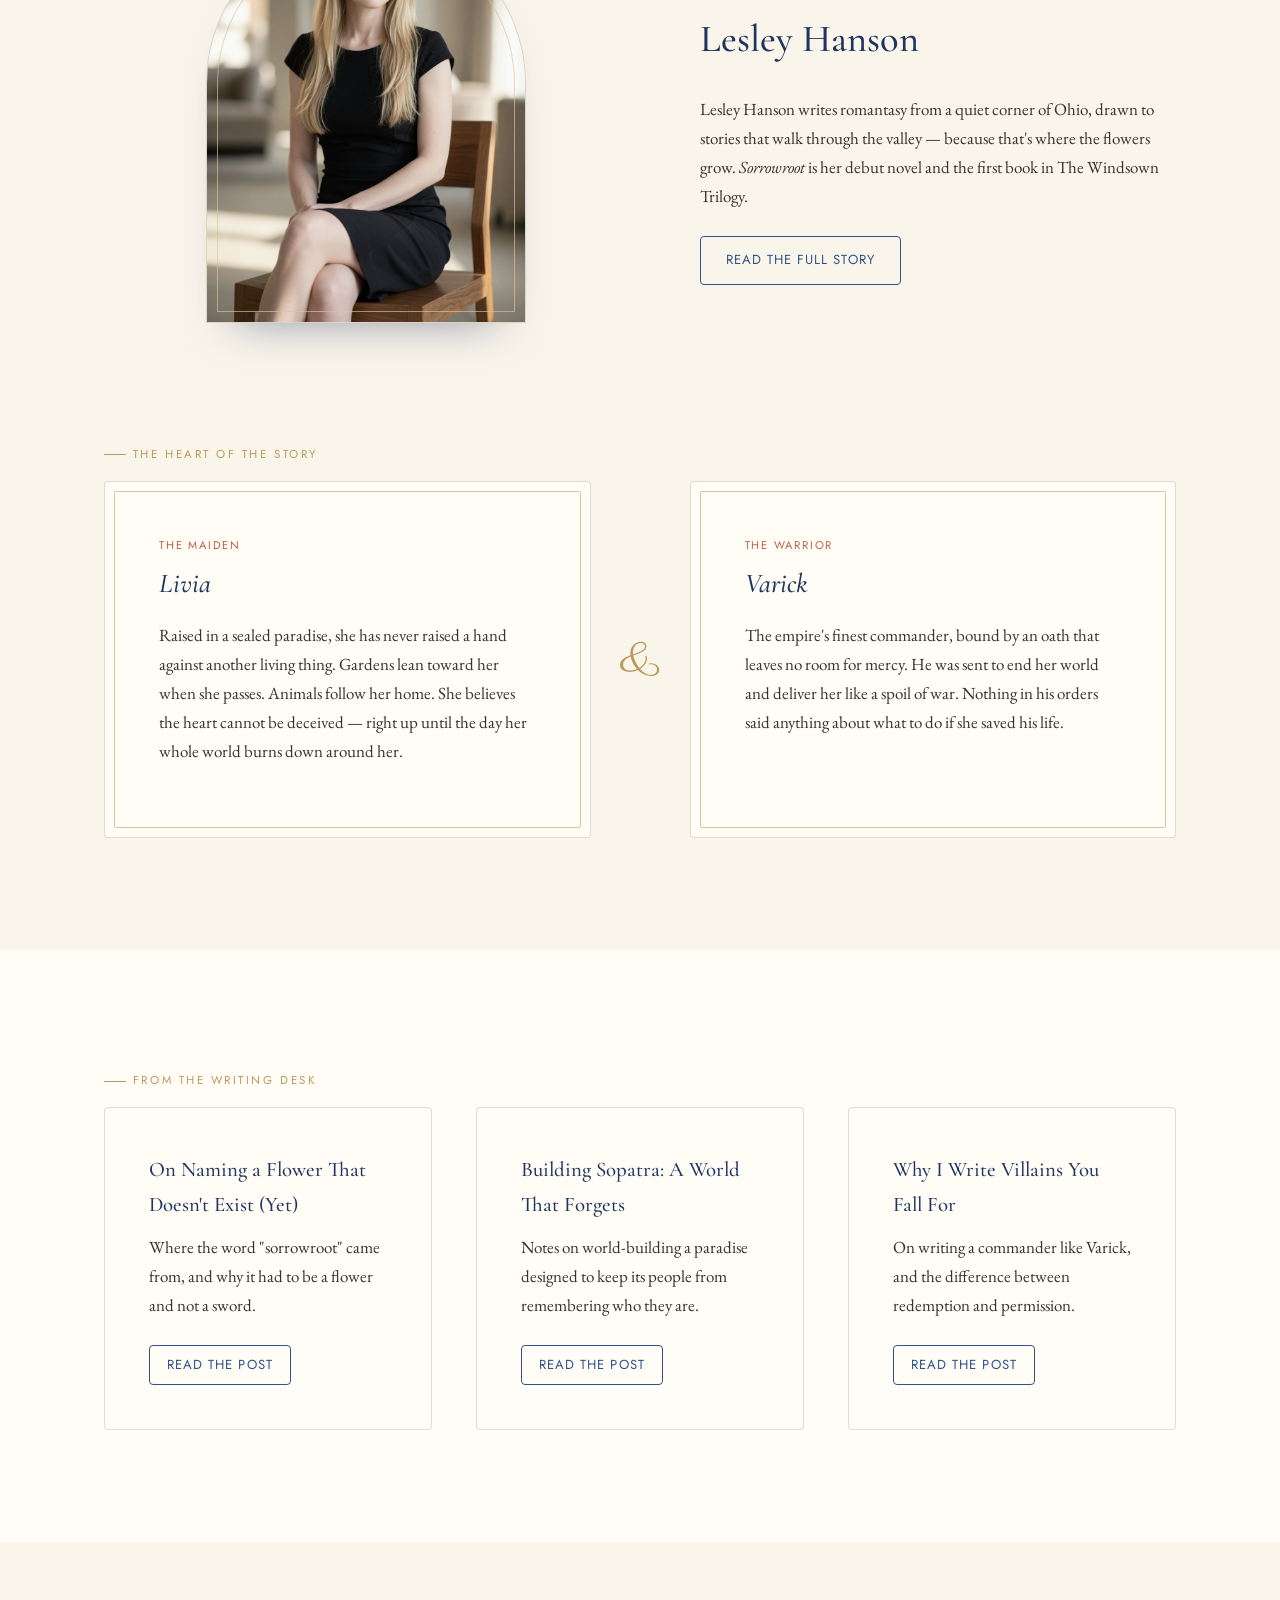
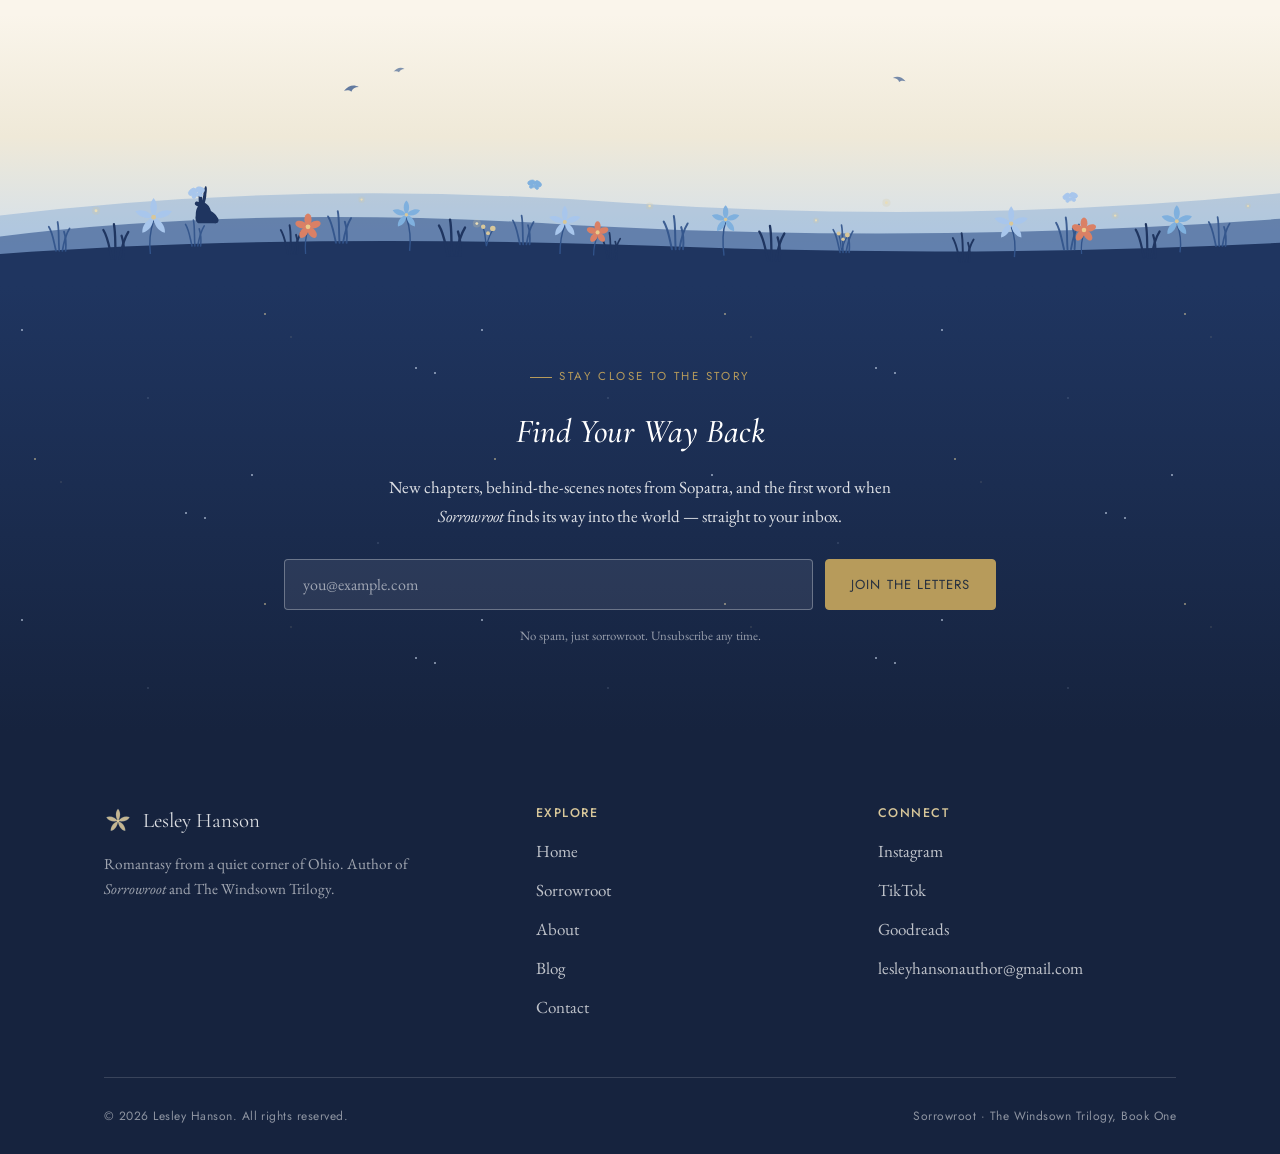
==== commit 13f6eef4: "Update book cover art (dandelions, songbird with key) Co-Authored-By: Claude Fable 5 <noreply@anthro" ====
--- a/index.html
+++ b/index.html
@@ -63,7 +63,7 @@
       </div>
       <div class="hero-art">
         <a href="sorrowroot.html" aria-label="Discover Sorrowroot, Book One of The Windsown Trilogy">
-          <img class="book-cover reveal" src="images/cover.jpg" alt="The cover of Sorrowroot: a blue sorrowroot flower rising from dark roots, framed by roses and vines, with a rabbit resting at its base.">
+          <img class="book-cover reveal" src="images/cover.jpg" alt="The cover of Sorrowroot: a blue sorrowroot flower rising from dark roots among dandelions, framed by roses and vines, with a rabbit at its base and a songbird carrying a golden key.">
         </a>
       </div>
     </div>
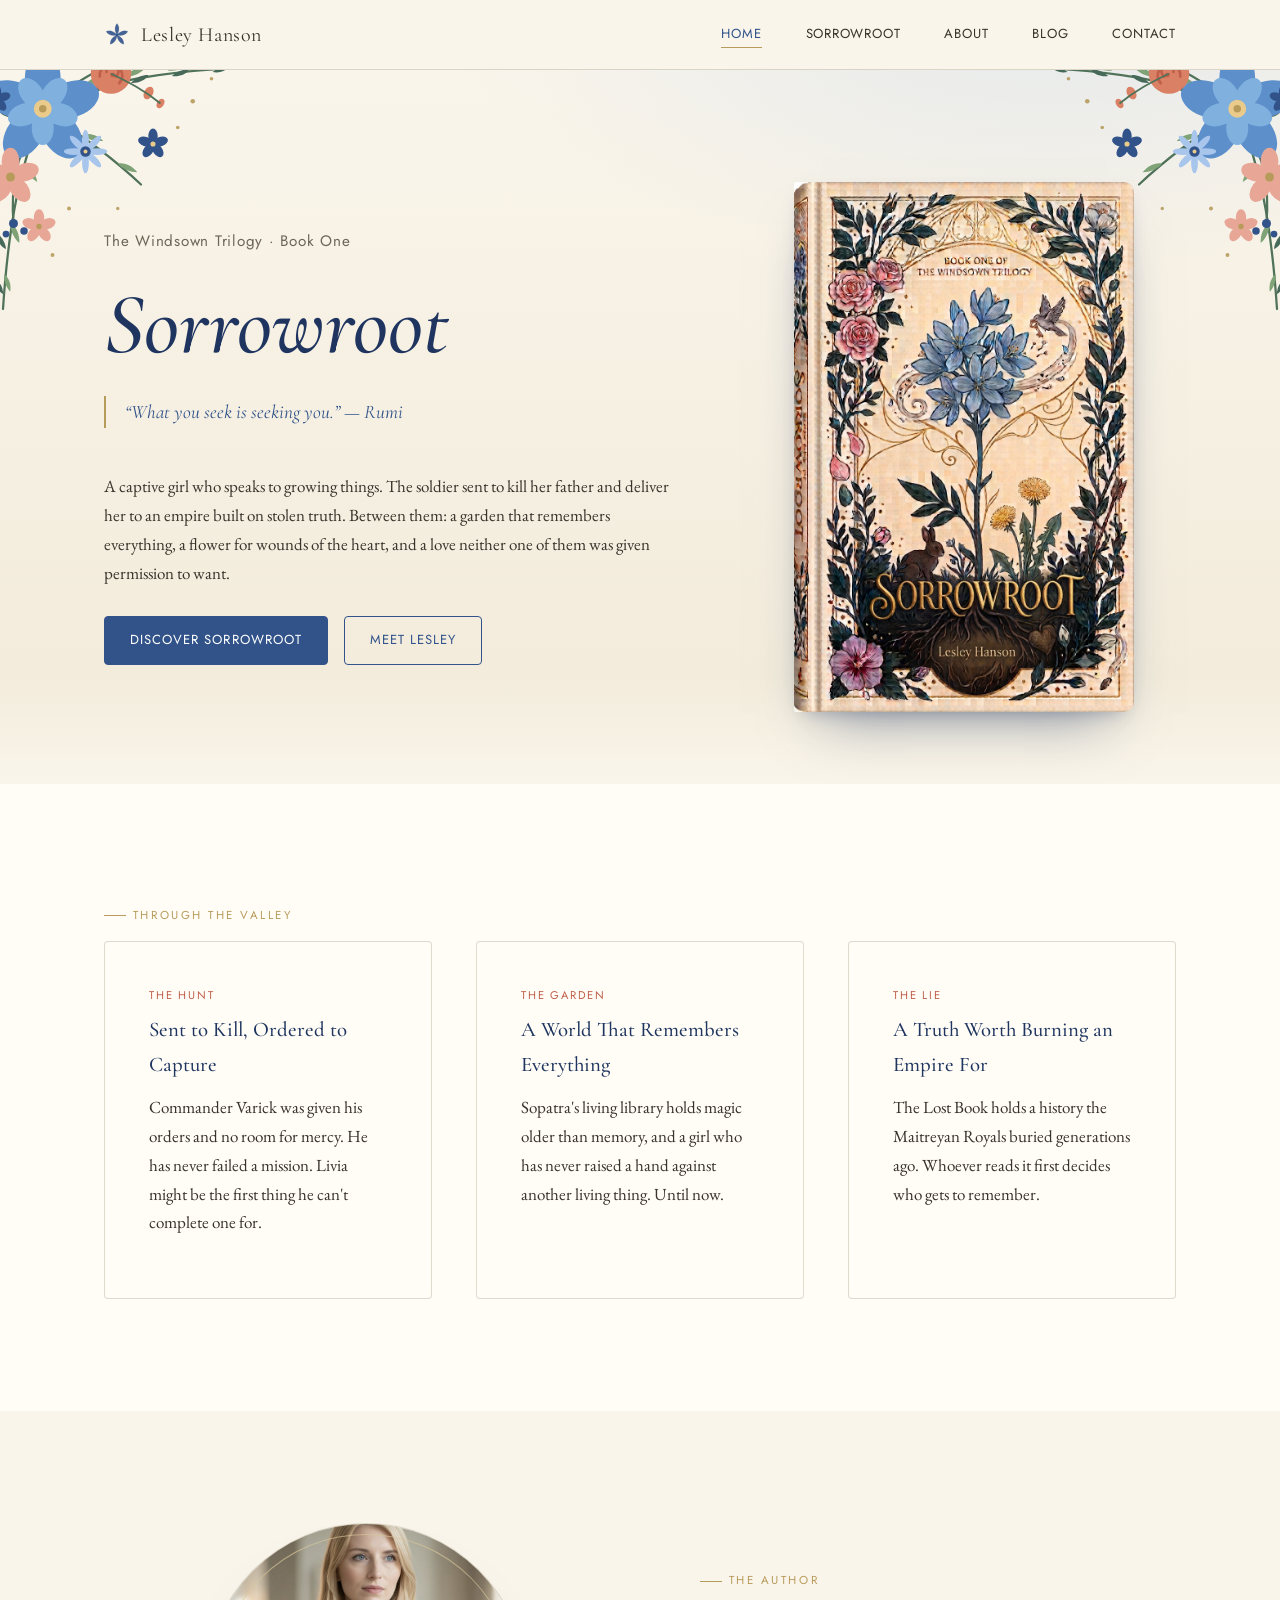
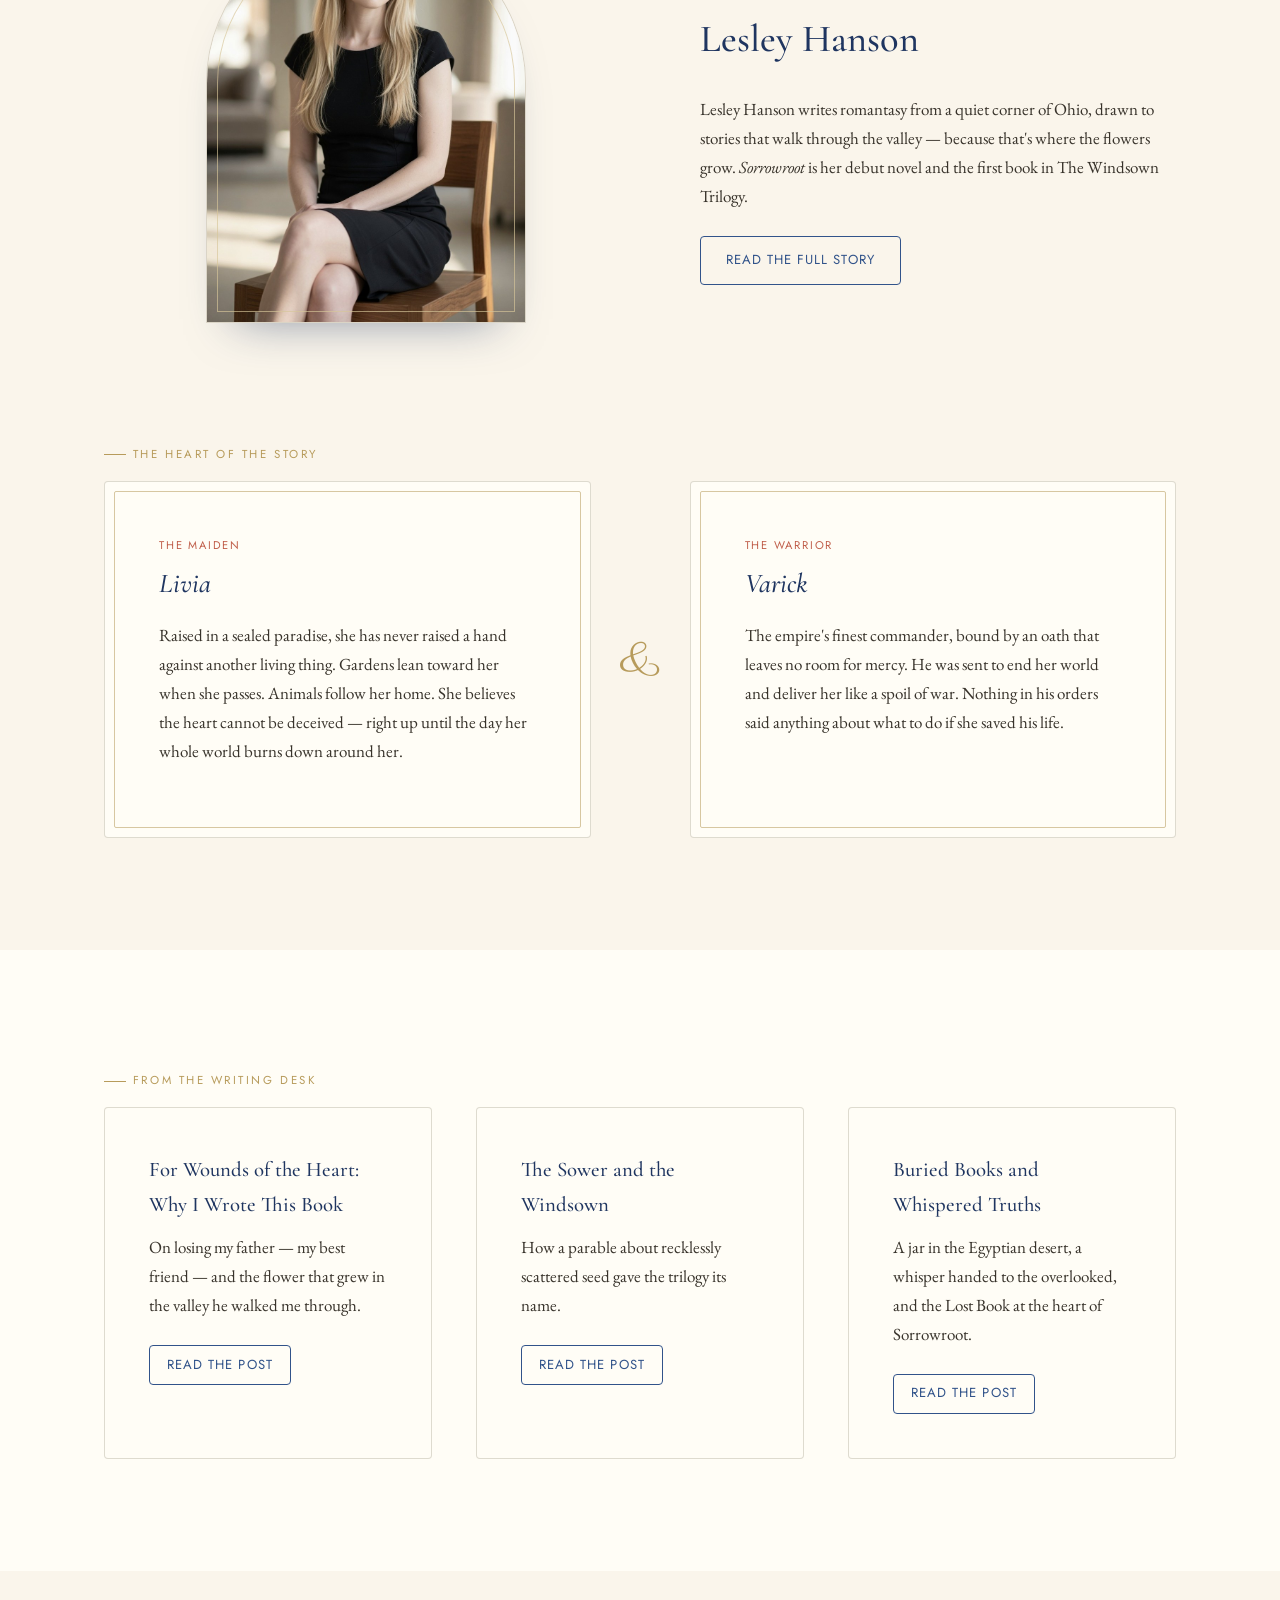
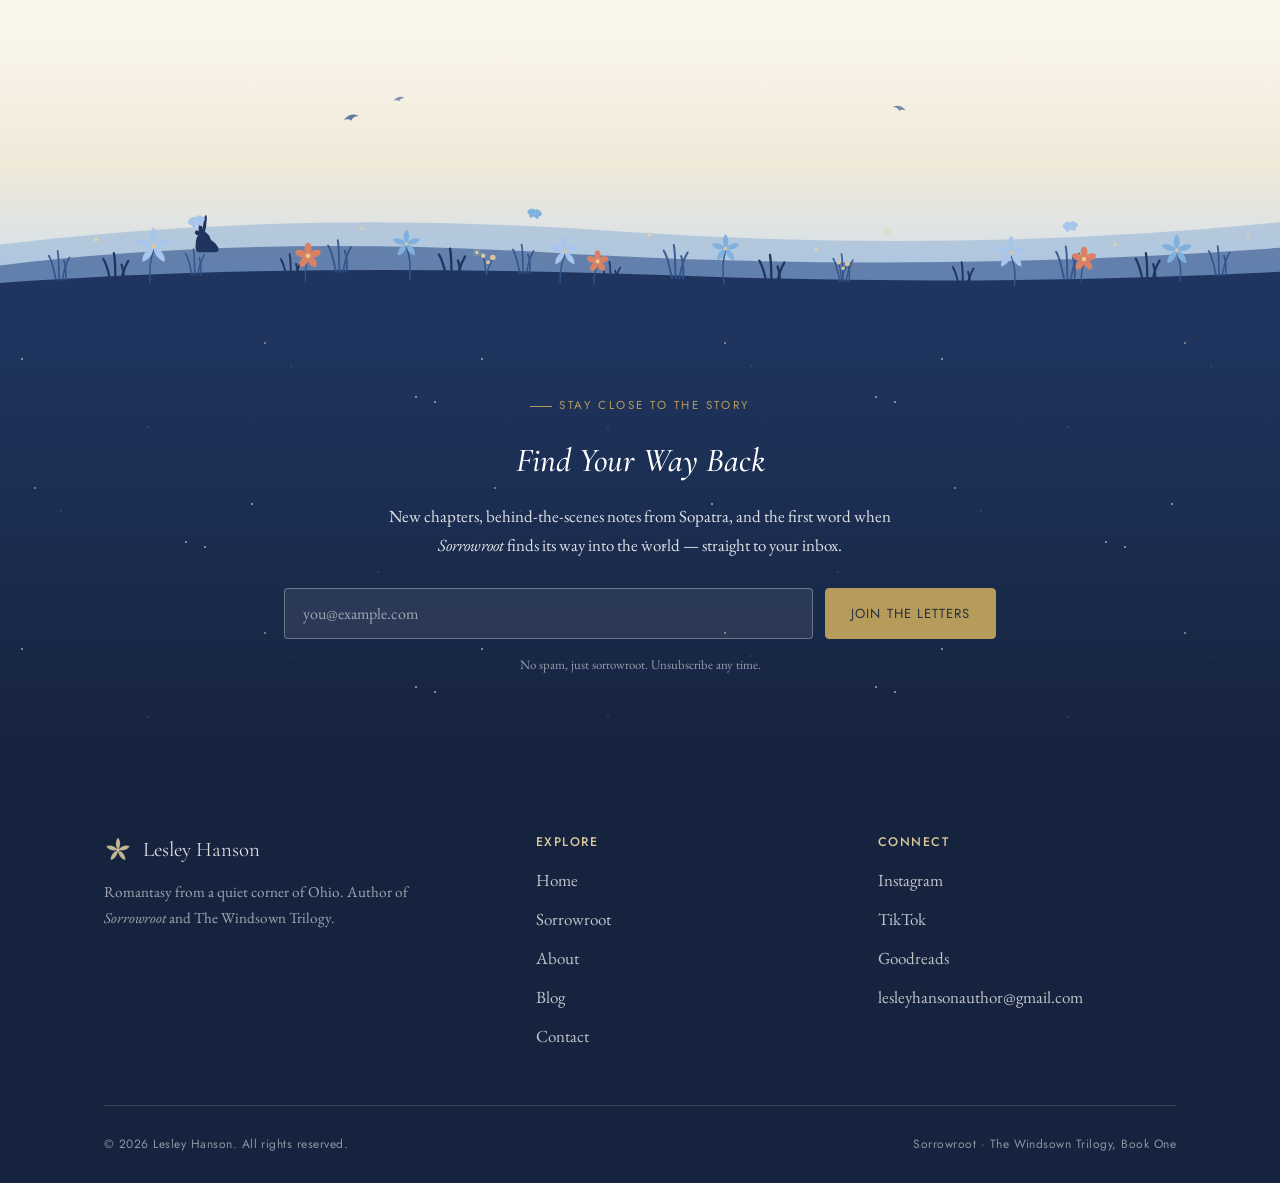
==== commit a9bd7750: "Blog: three new posts — the Sower, buried Gnostic texts, and why I wrote this book Co-Authored-By: C" ====
--- a/index.html
+++ b/index.html
@@ -134,19 +134,19 @@
       <p class="eyebrow">From the Writing Desk</p>
       <div class="grid-3">
         <article class="card reveal">
-          <h3><a href="blog.html#naming-the-flower">On Naming a Flower That Doesn't Exist (Yet)</a></h3>
-          <p>Where the word "sorrowroot" came from, and why it had to be a flower and not a sword.</p>
-          <a href="blog.html#naming-the-flower" class="btn btn-outline" style="margin-top:0.5rem; padding:0.6em 1.3em;">Read the Post</a>
+          <h3><a href="blog.html#for-wounds-of-the-heart">For Wounds of the Heart: Why I Wrote This Book</a></h3>
+          <p>On losing my father &mdash; my best friend &mdash; and the flower that grew in the valley he walked me through.</p>
+          <a href="blog.html#for-wounds-of-the-heart" class="btn btn-outline" style="margin-top:0.5rem; padding:0.6em 1.3em;">Read the Post</a>
         </article>
         <article class="card reveal">
-          <h3><a href="blog.html#building-sopatra">Building Sopatra: A World That Forgets</a></h3>
-          <p>Notes on world-building a paradise designed to keep its people from remembering who they are.</p>
-          <a href="blog.html#building-sopatra" class="btn btn-outline" style="margin-top:0.5rem; padding:0.6em 1.3em;">Read the Post</a>
+          <h3><a href="blog.html#the-sower">The Sower and the Windsown</a></h3>
+          <p>How a parable about recklessly scattered seed gave the trilogy its name.</p>
+          <a href="blog.html#the-sower" class="btn btn-outline" style="margin-top:0.5rem; padding:0.6em 1.3em;">Read the Post</a>
         </article>
         <article class="card reveal">
-          <h3><a href="blog.html#villains-you-fall-for">Why I Write Villains You Fall For</a></h3>
-          <p>On writing a commander like Varick, and the difference between redemption and permission.</p>
-          <a href="blog.html#villains-you-fall-for" class="btn btn-outline" style="margin-top:0.5rem; padding:0.6em 1.3em;">Read the Post</a>
+          <h3><a href="blog.html#buried-books">Buried Books and Whispered Truths</a></h3>
+          <p>A jar in the Egyptian desert, a whisper handed to the overlooked, and the Lost Book at the heart of Sorrowroot.</p>
+          <a href="blog.html#buried-books" class="btn btn-outline" style="margin-top:0.5rem; padding:0.6em 1.3em;">Read the Post</a>
         </article>
       </div>
     </div>
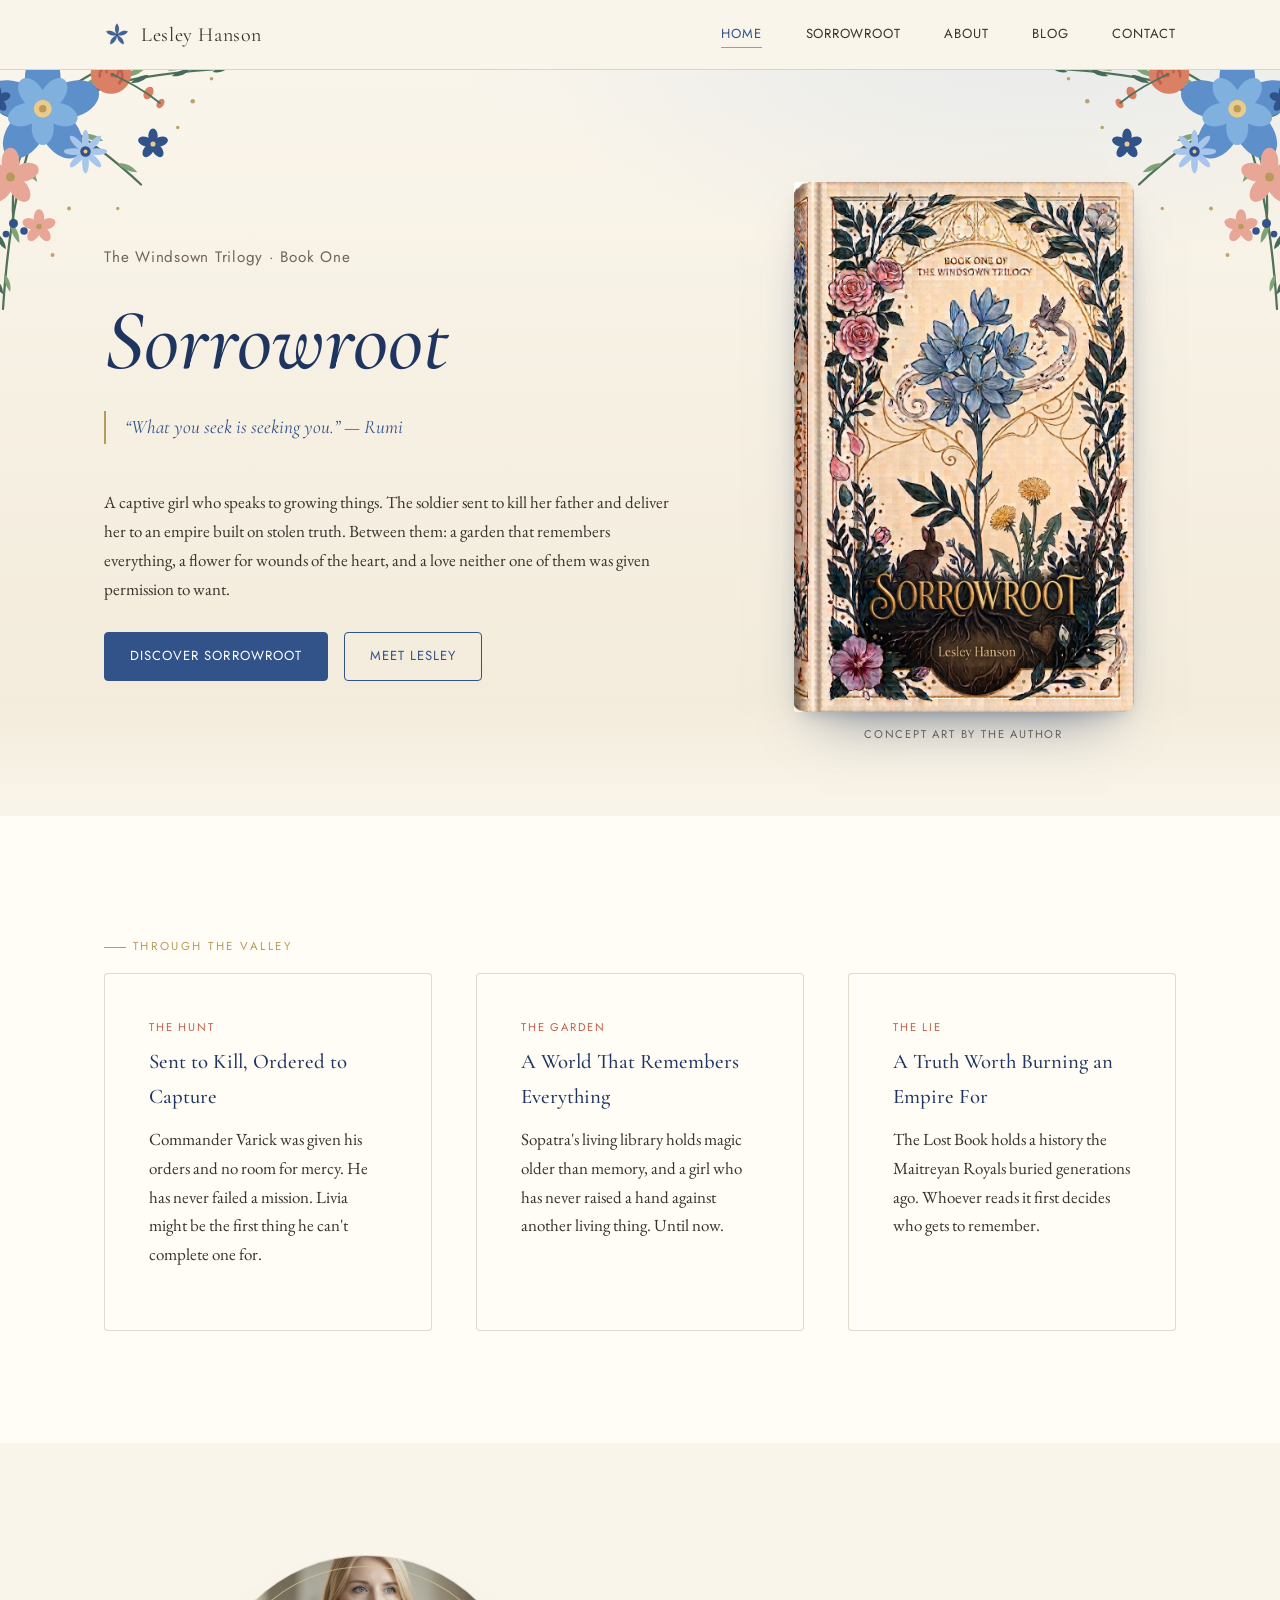
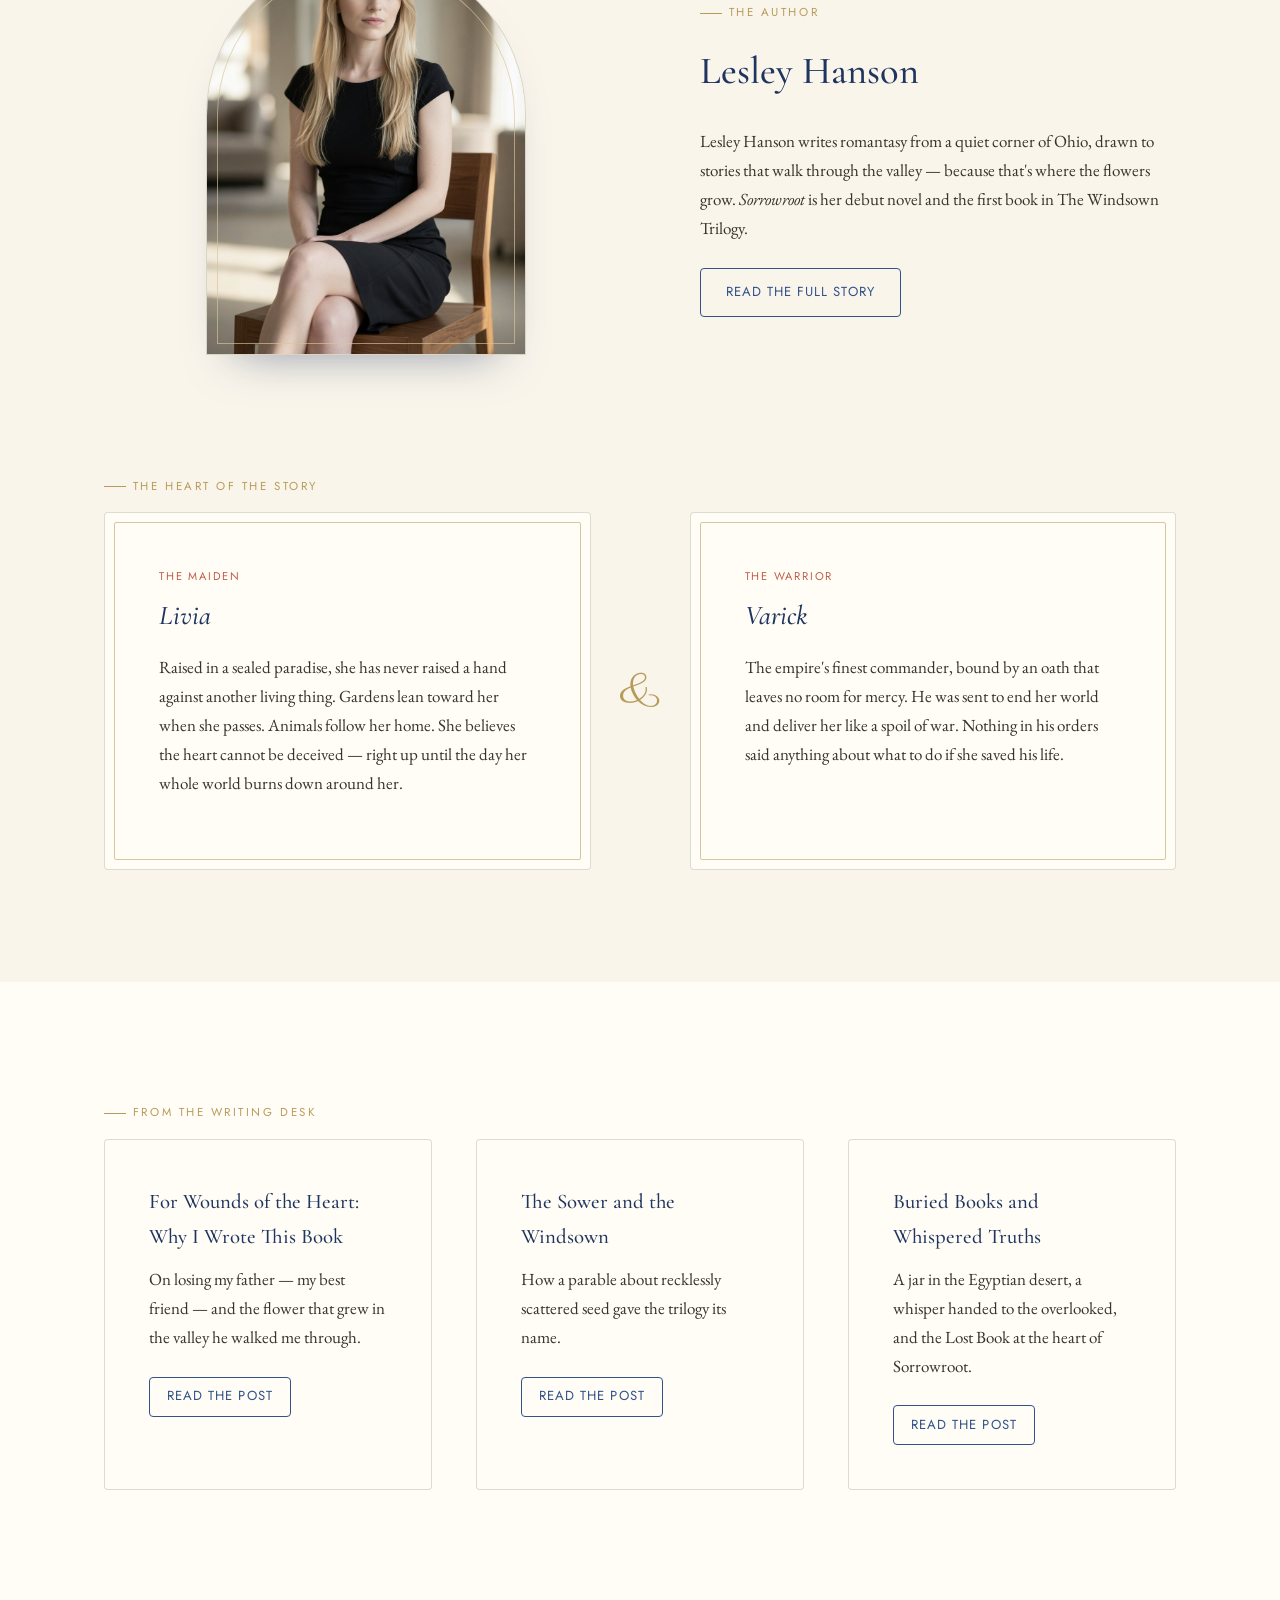
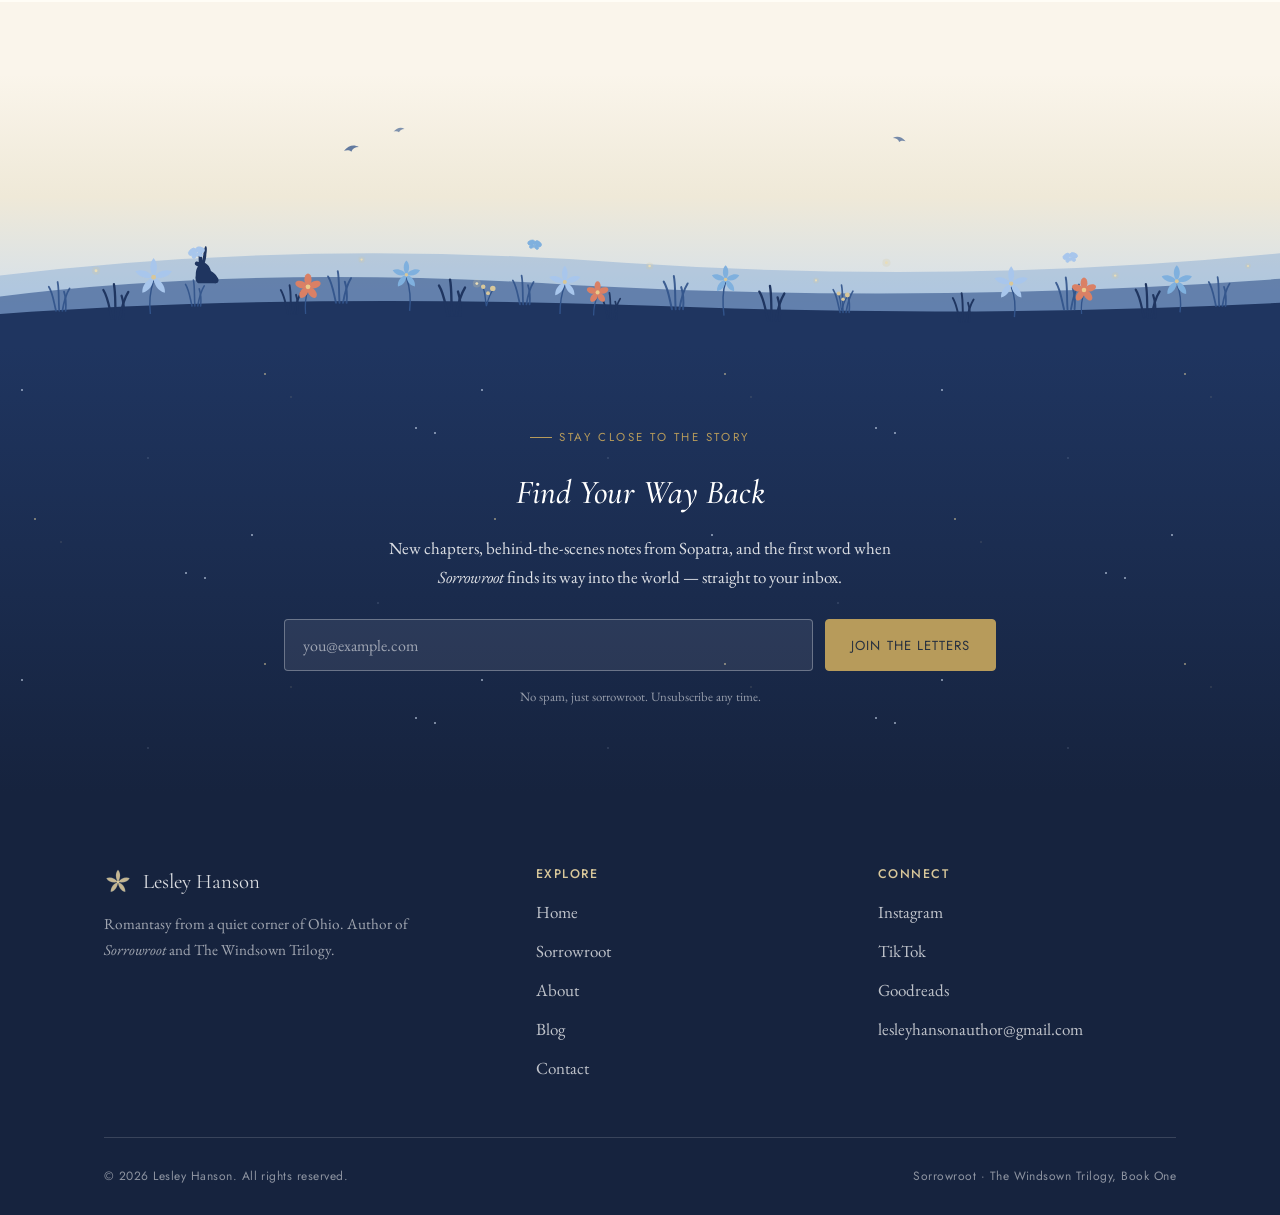
==== commit 74aa08e6: "Query-ready pass: remove retail section, sync prologue to SOWN draft, caption cover as concept art C" ====
--- a/index.html
+++ b/index.html
@@ -62,9 +62,12 @@
         </div>
       </div>
       <div class="hero-art">
-        <a href="sorrowroot.html" aria-label="Discover Sorrowroot, Book One of The Windsown Trilogy">
-          <img class="book-cover reveal" src="images/cover.jpg" alt="The cover of Sorrowroot: a blue sorrowroot flower rising from dark roots among dandelions, framed by roses and vines, with a rabbit at its base and a songbird carrying a golden key.">
-        </a>
+        <figure class="cover-figure">
+          <a href="sorrowroot.html" aria-label="Discover Sorrowroot, Book One of The Windsown Trilogy">
+            <img class="book-cover reveal" src="images/cover.jpg" alt="Concept art for Sorrowroot: a blue sorrowroot flower rising from dark roots among dandelions, framed by roses and vines, with a rabbit at its base and a songbird carrying a golden key.">
+          </a>
+          <figcaption class="art-note">Concept art by the author</figcaption>
+        </figure>
       </div>
     </div>
   </section>
--- a/css/styles.css
+++ b/css/styles.css
@@ -533,6 +533,21 @@
 .placeholder-frame--round { border-radius: 50%; aspect-ratio: 1/1; }
 .placeholder-frame--book { aspect-ratio: 2/3; }
 
+.cover-figure {
+  margin: 0;
+  display: flex;
+  flex-direction: column;
+  align-items: center;
+  gap: 0.8rem;
+}
+.art-note {
+  font-family: var(--font-utility);
+  font-size: 0.7rem;
+  letter-spacing: 0.16em;
+  text-transform: uppercase;
+  color: var(--color-ink-soft);
+}
+
 /* the real thing: a hardcover casting a soft shadow */
 .book-cover {
   display: block;
@@ -629,8 +644,9 @@
   font-family: var(--font-utility);
   font-size: 0.85rem;
   letter-spacing: 0.04em;
-  color: #E8A796;
-}
+  color: #E8A796; /* on the dark newsletter band */
+}
+form[data-contact-form] .form-error { color: var(--color-rose-deep); }
 
 /* ---------- Footer ---------- */
 .site-footer { background: var(--color-night); color: rgba(255,255,255,0.85); padding: var(--space-5) 0 var(--space-3); }
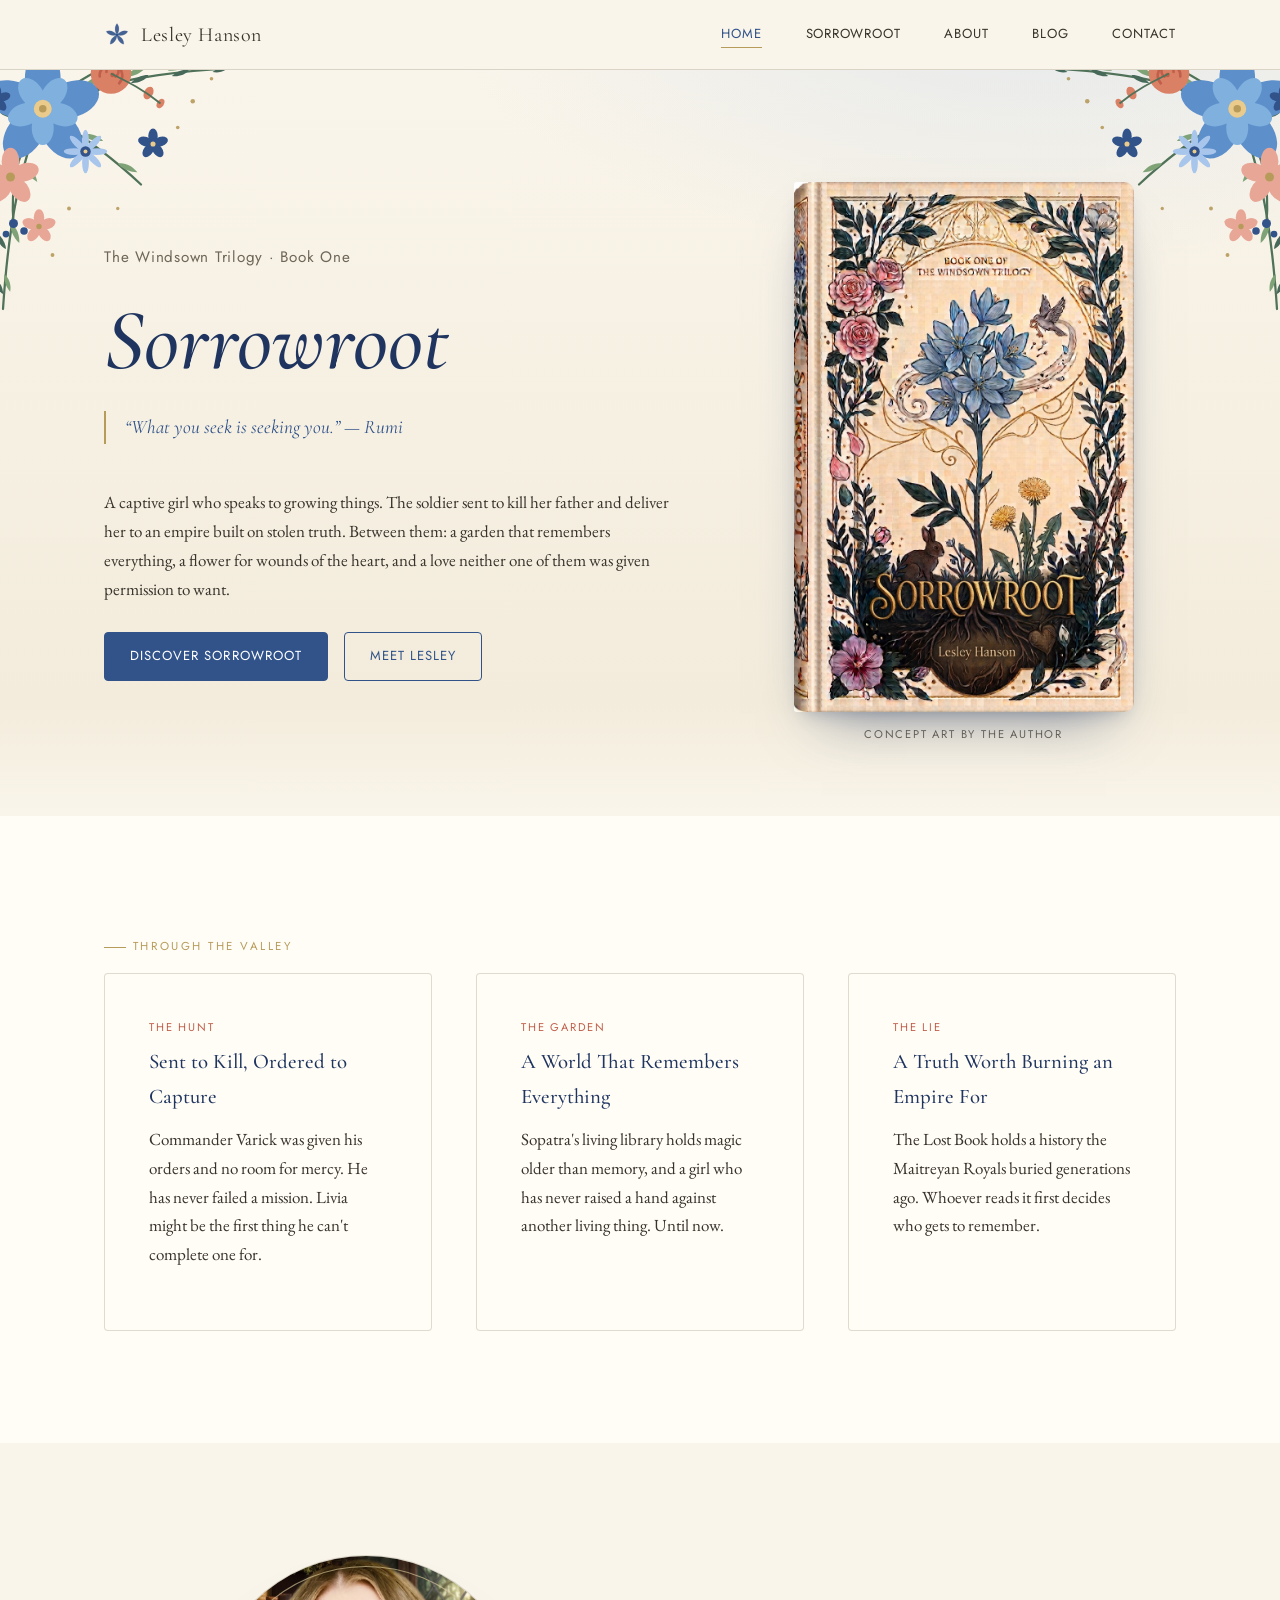
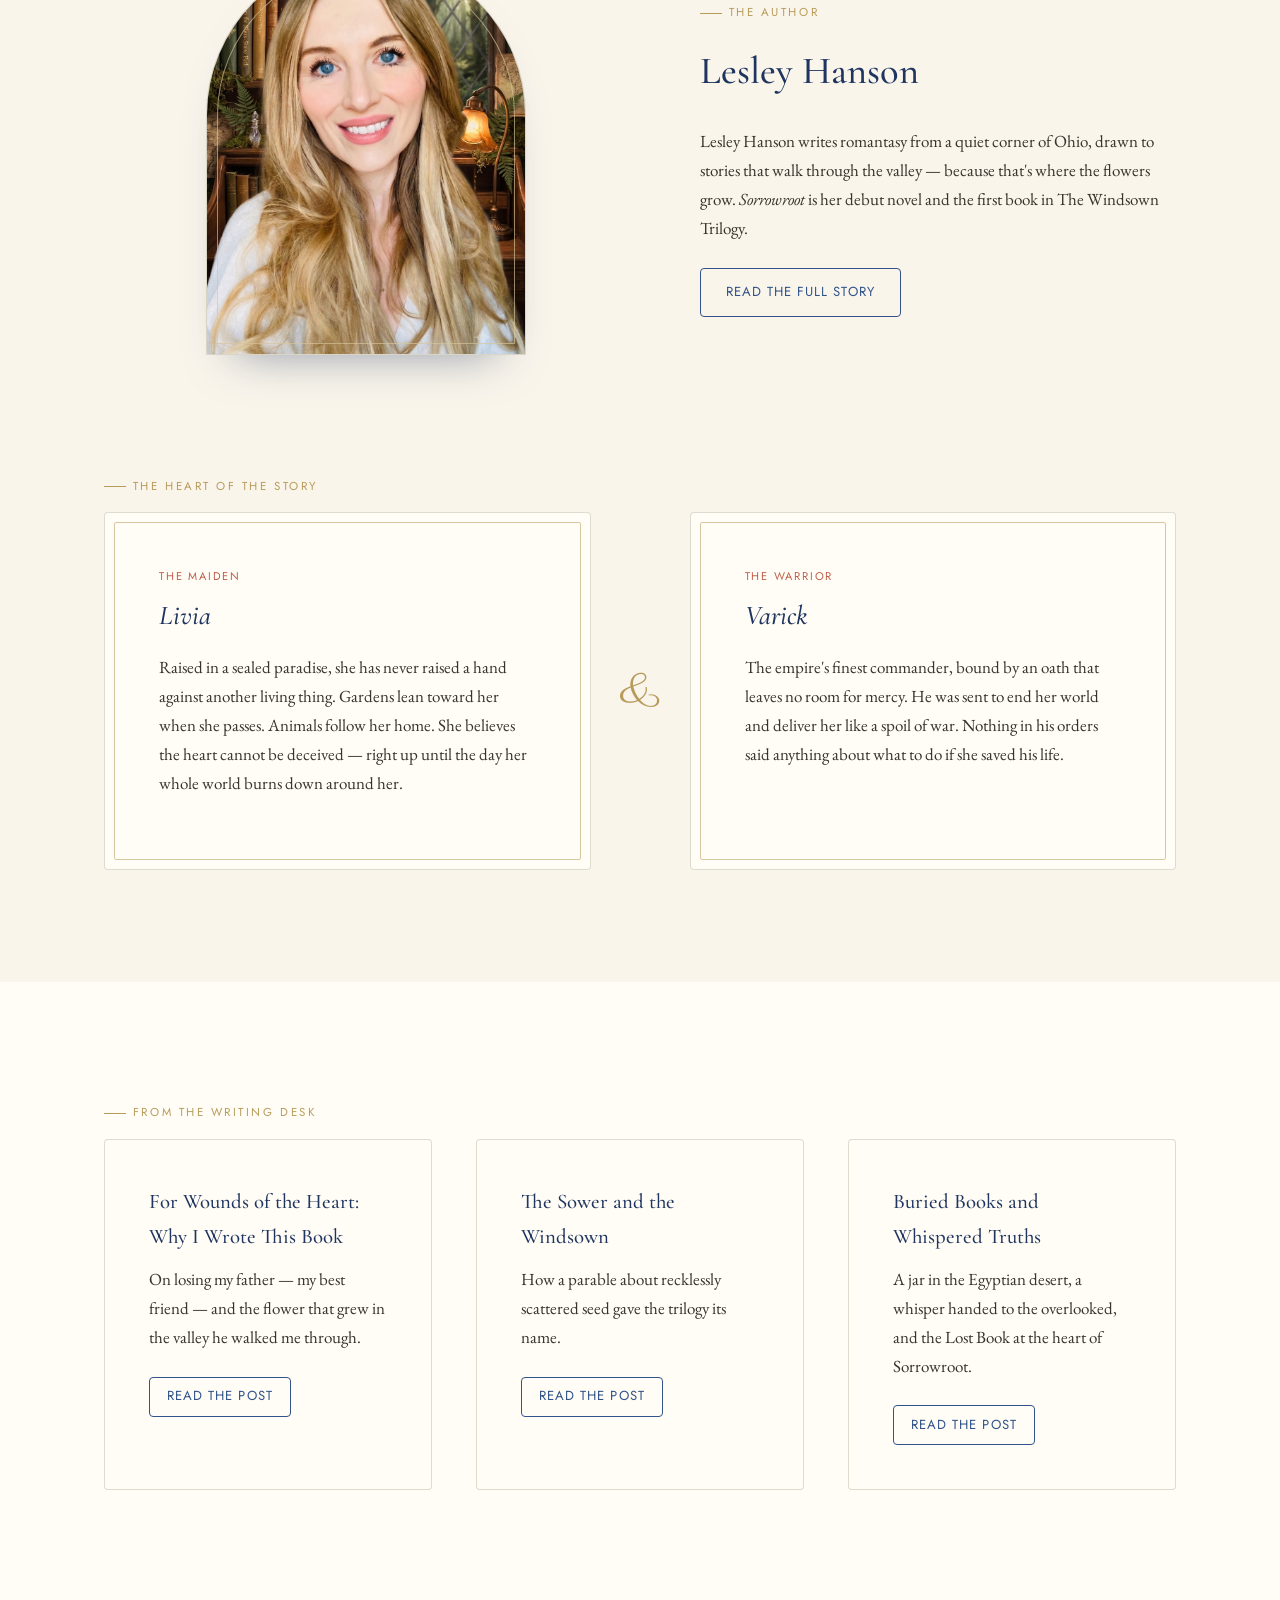
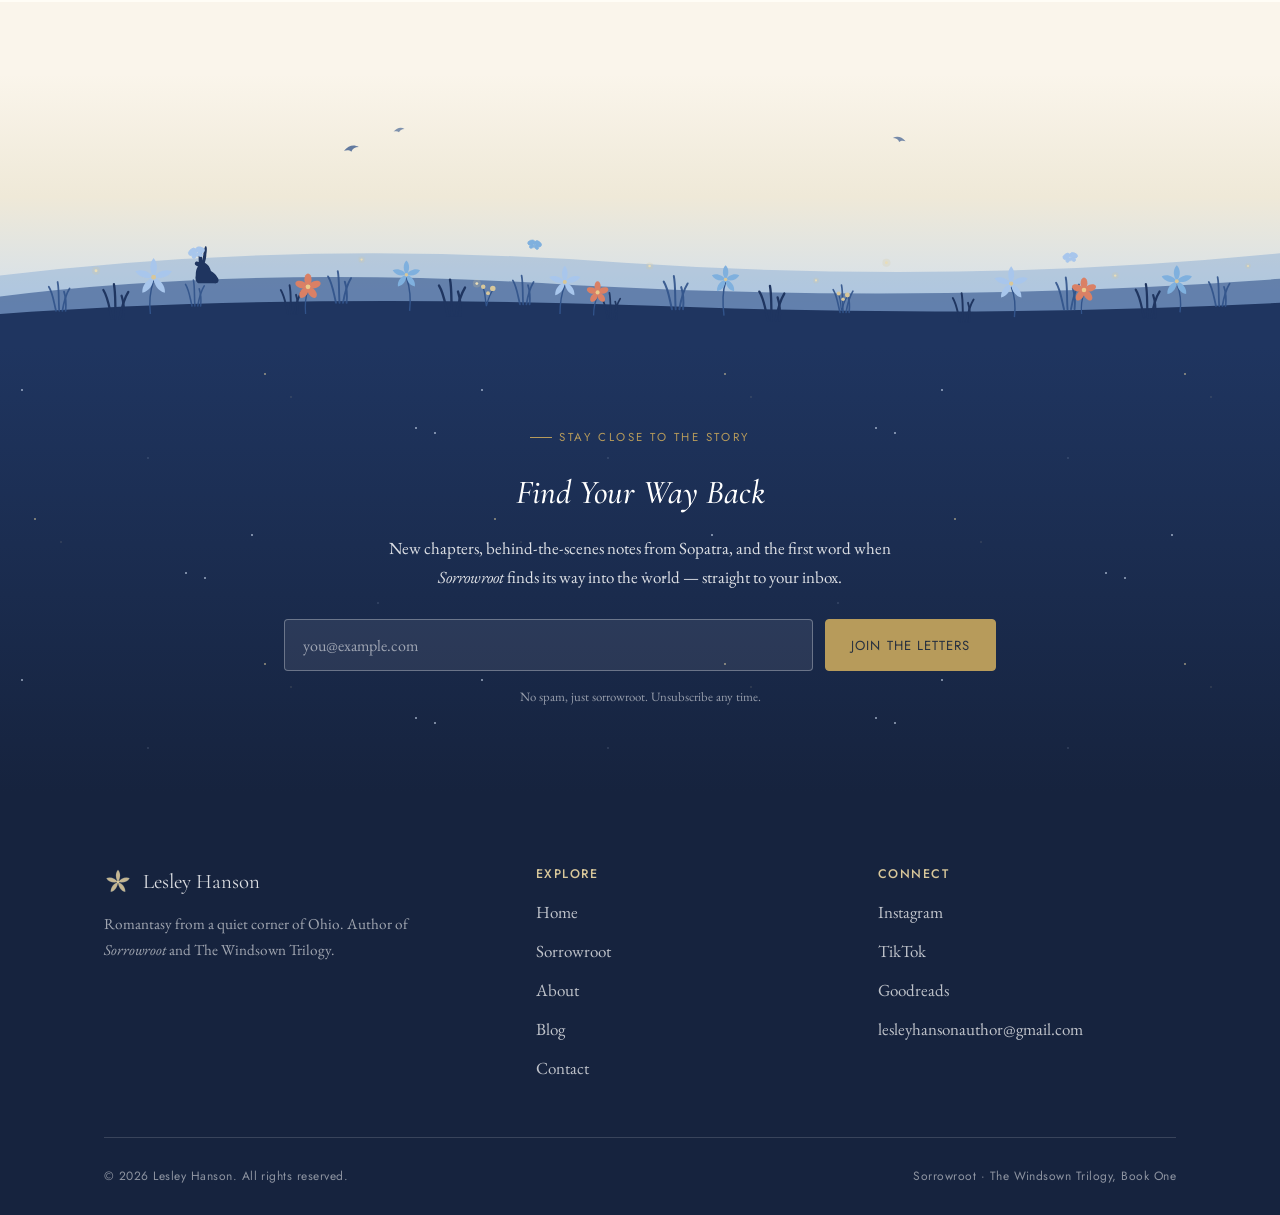
==== commit 951f3929: "Link Instagram (@lesleyhanson82) in footers and contact card Co-Authored-By: Claude Fable 5 <noreply" ====
--- a/index.html
+++ b/index.html
@@ -205,7 +205,7 @@
       </div>
       <div>
         <h4>Connect</h4>
-        <a href="#">Instagram</a>
+        <a href="https://www.instagram.com/lesleyhanson82/" target="_blank" rel="noopener">Instagram</a>
         <a href="#">TikTok</a>
         <a href="#">Goodreads</a>
         <a href="mailto:lesleyhansonauthor@gmail.com">lesleyhansonauthor@gmail.com</a>
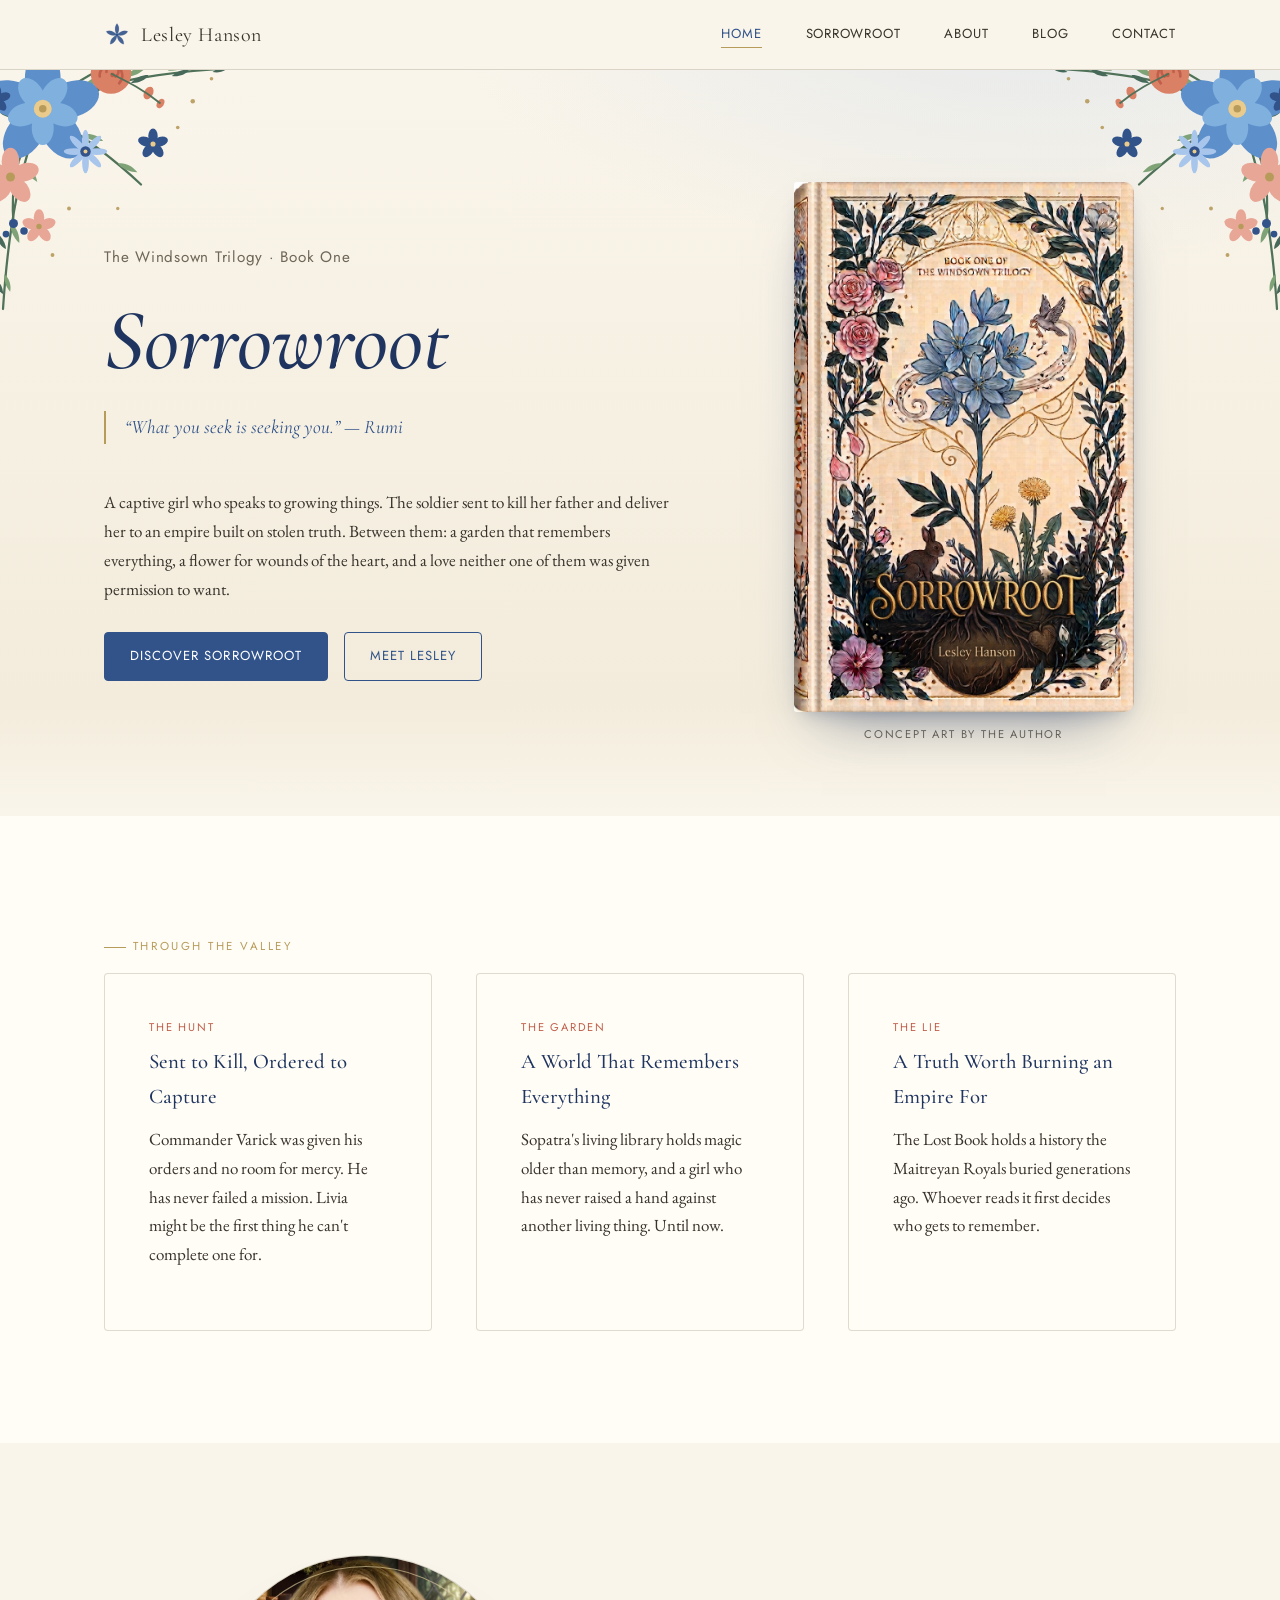
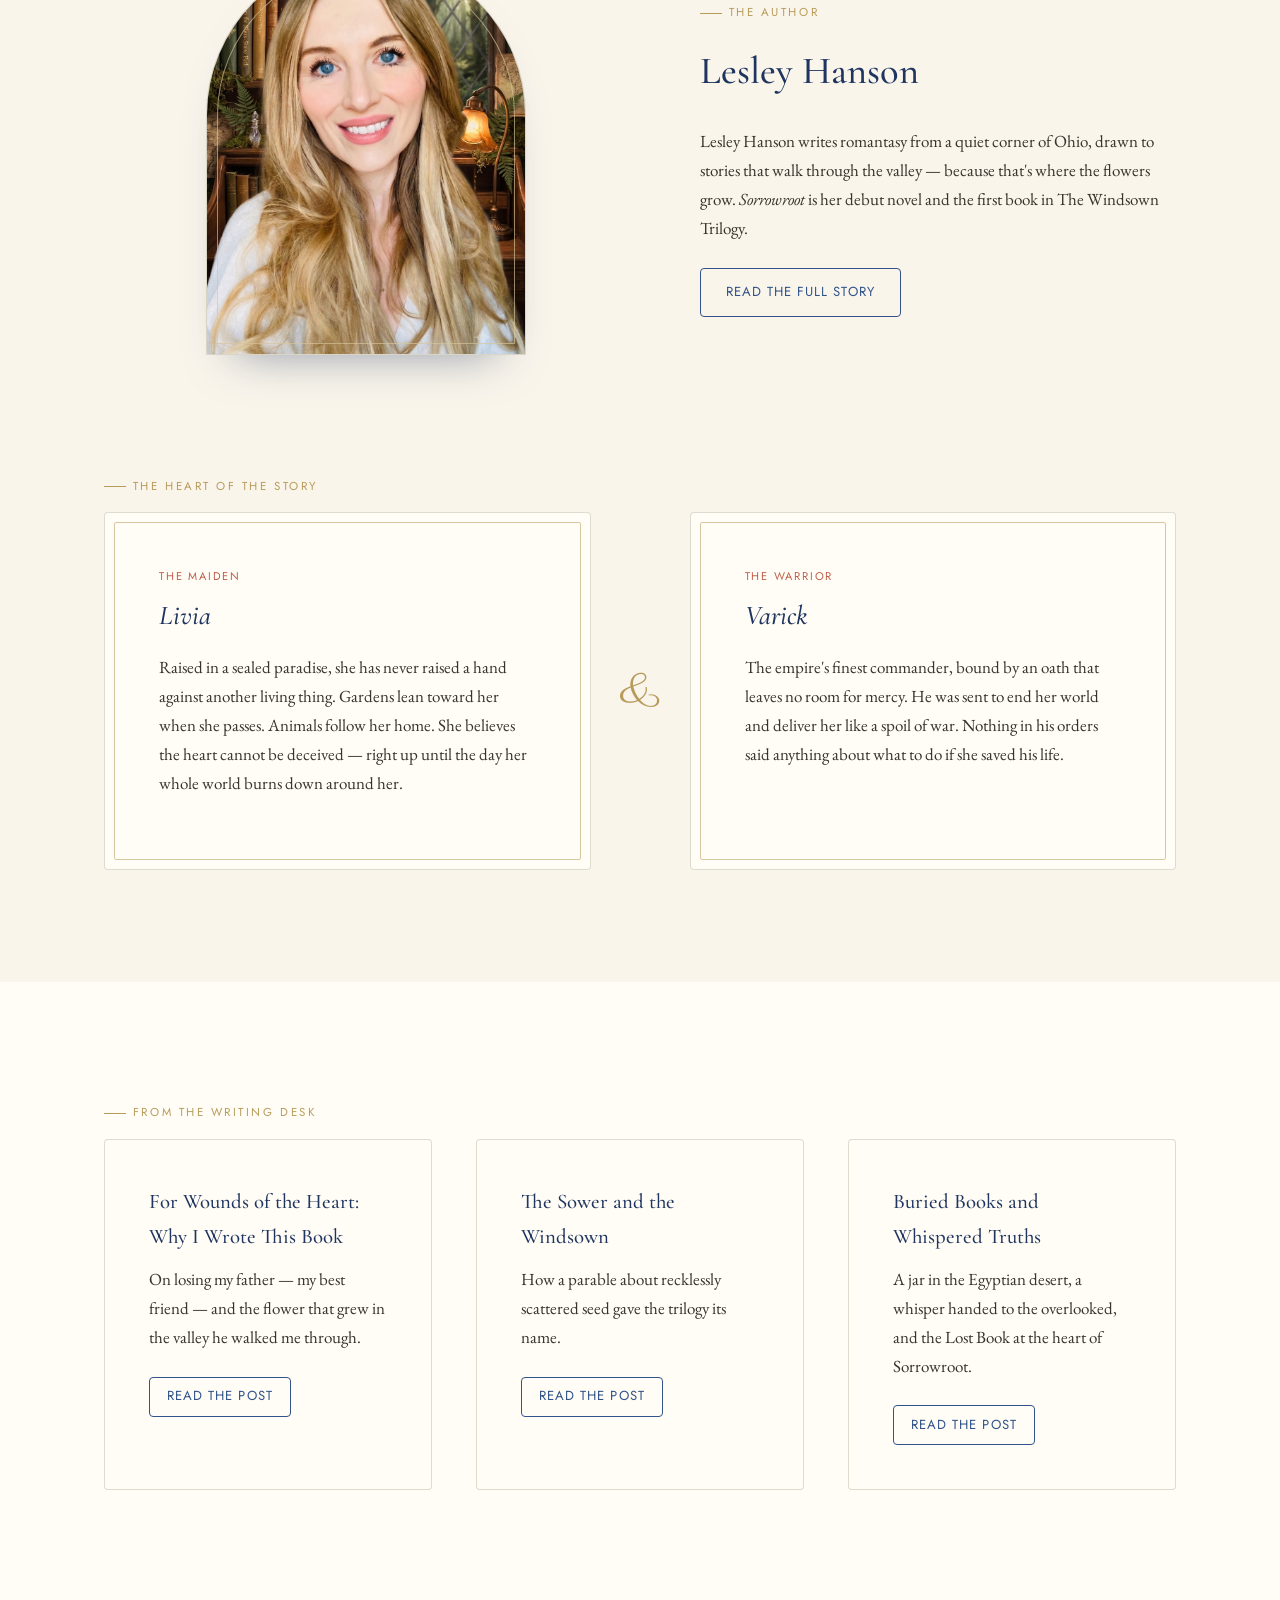
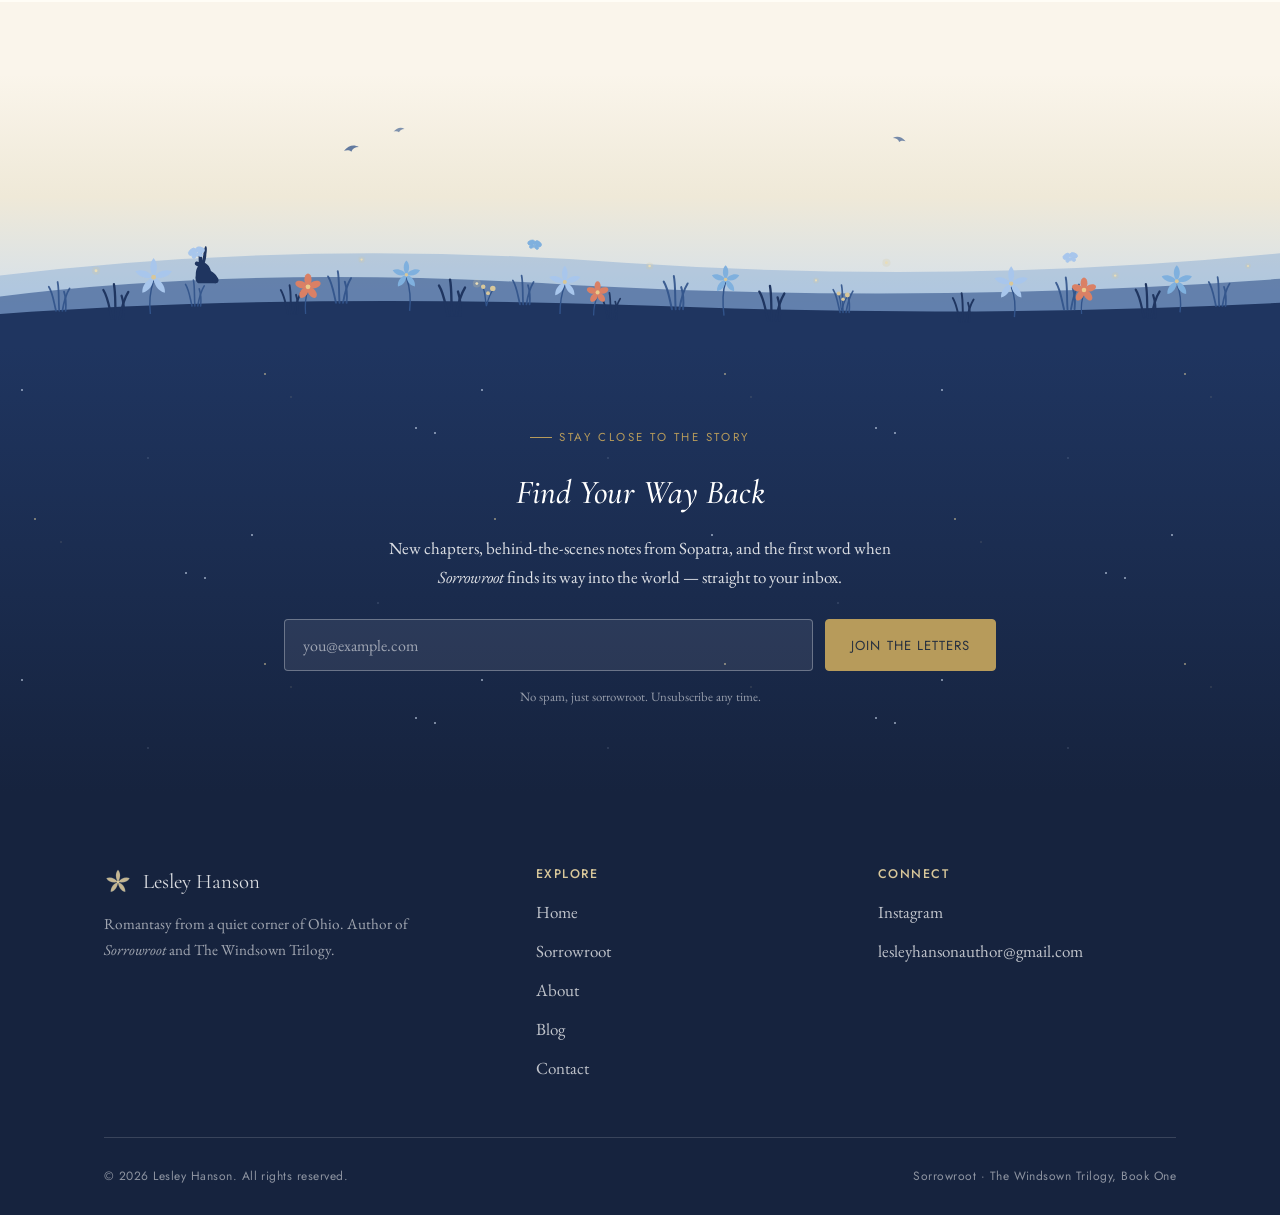
==== commit 32201dd2: "Remove placeholder TikTok and Goodreads links Co-Authored-By: Claude Fable 5 <noreply@anthropic.com>" ====
--- a/index.html
+++ b/index.html
@@ -206,8 +206,6 @@
       <div>
         <h4>Connect</h4>
         <a href="https://www.instagram.com/lesleyhanson82/" target="_blank" rel="noopener">Instagram</a>
-        <a href="#">TikTok</a>
-        <a href="#">Goodreads</a>
         <a href="mailto:lesleyhansonauthor@gmail.com">lesleyhansonauthor@gmail.com</a>
       </div>
     </div>
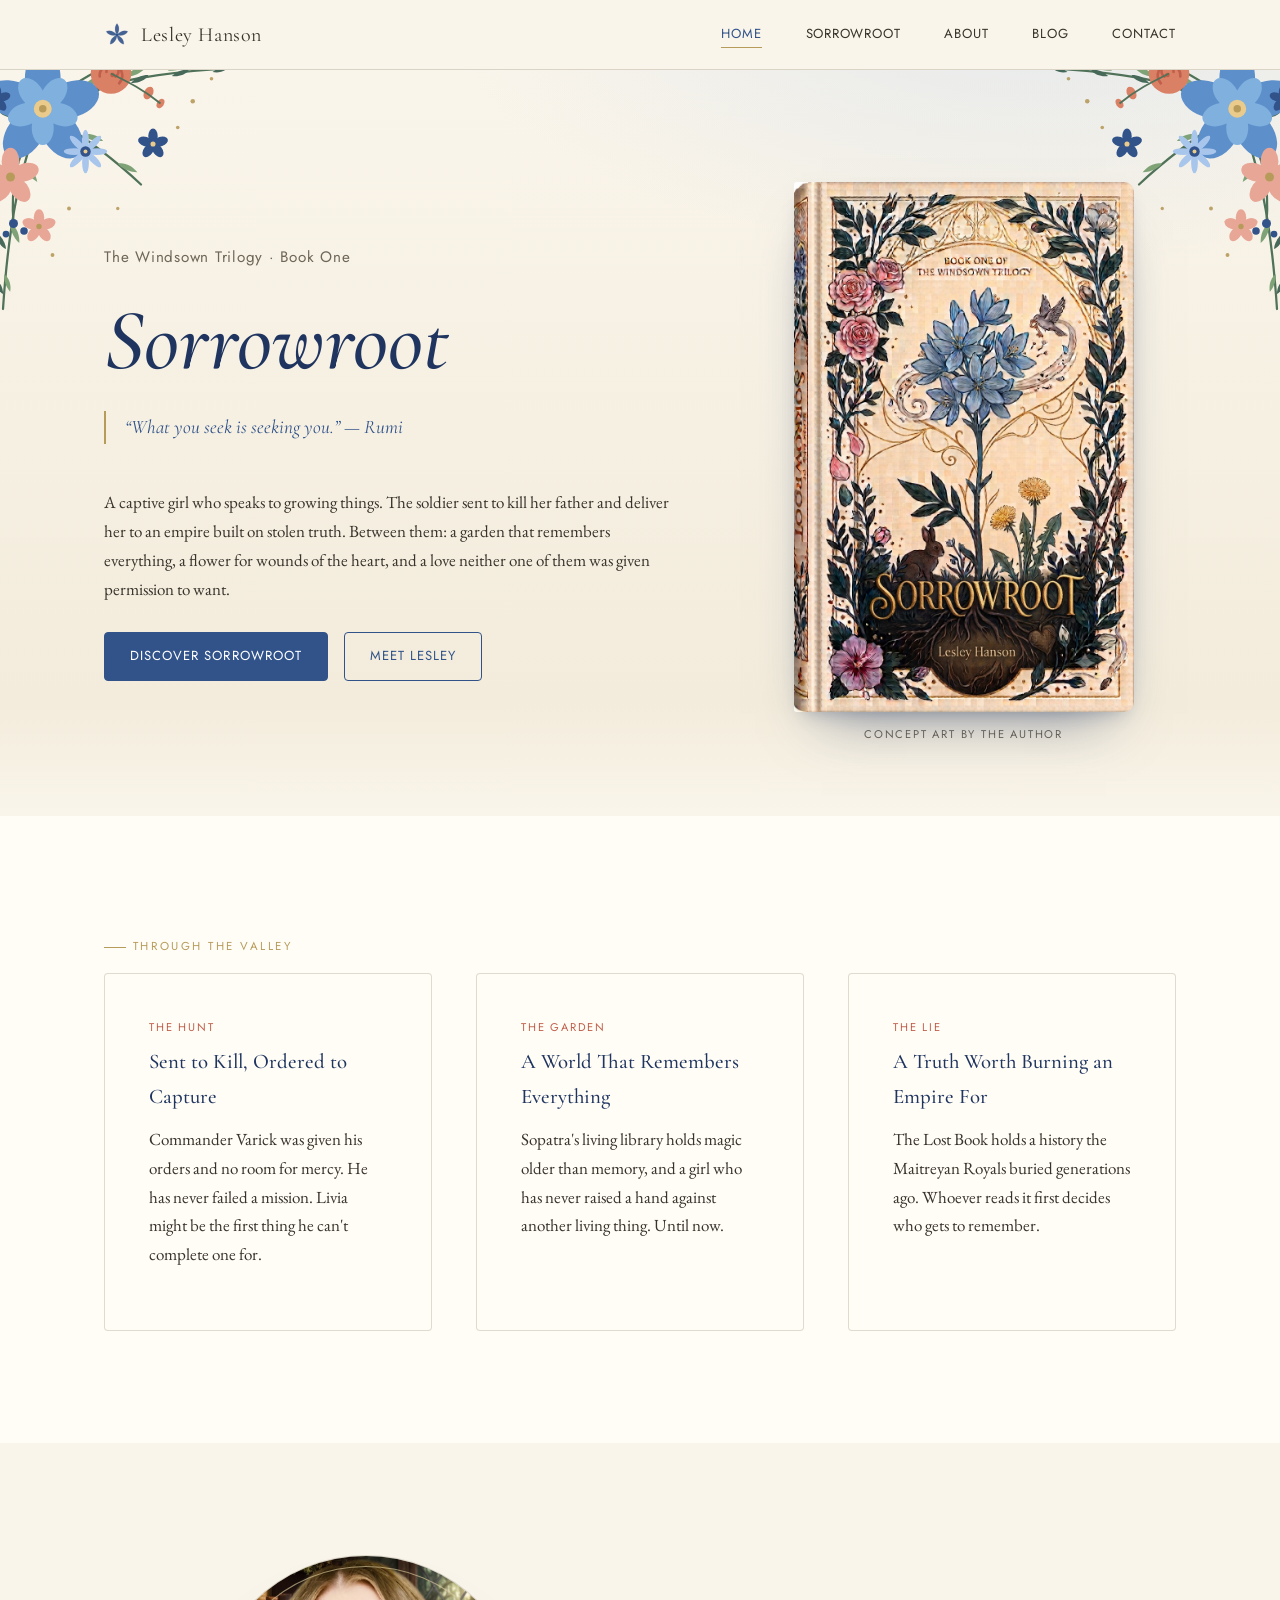
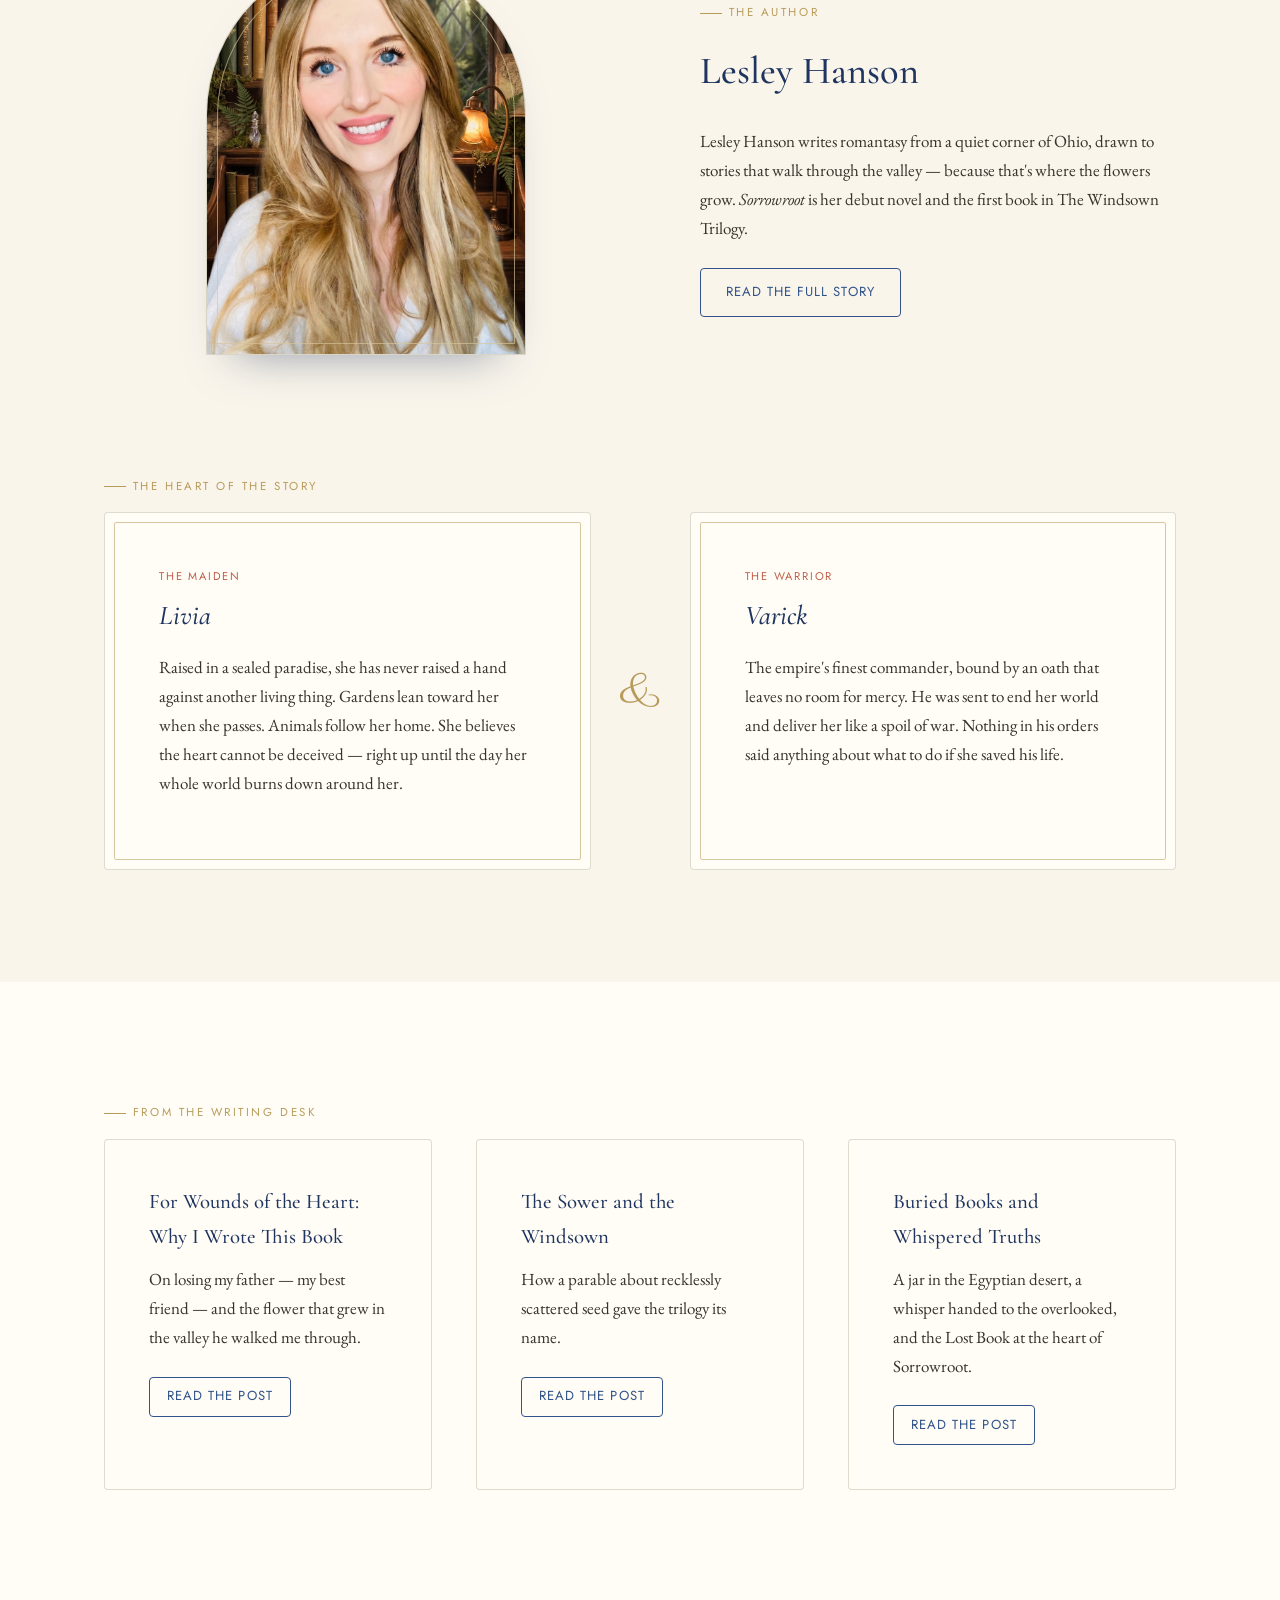
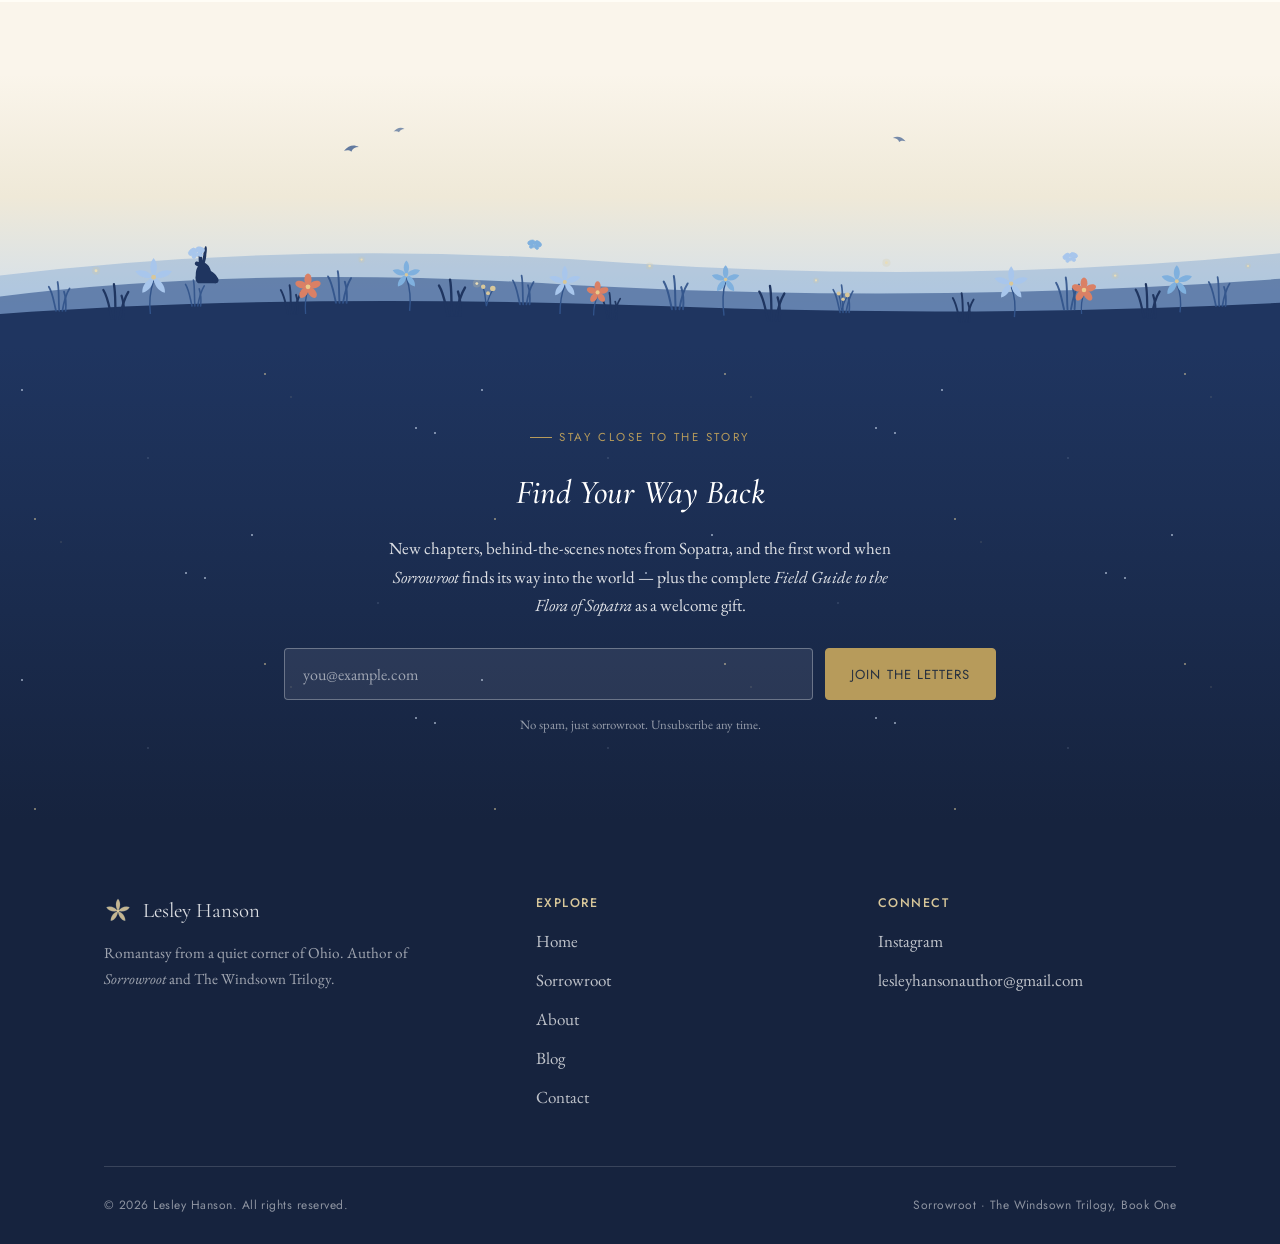
==== commit bb1cfd04: "Add Field Guide to the Flora of Sopatra: public teaser + subscriber-only complete edition Co-Authore" ====
--- a/index.html
+++ b/index.html
@@ -167,7 +167,7 @@
   <div class="container">
     <p class="eyebrow" style="justify-content:center;">Stay Close to the Story</p>
     <h2 style="font-size:2.1rem; font-style:italic;">Find Your Way Back</h2>
-    <p style="max-width:520px; margin:0.8rem auto 0; opacity:0.85;">New chapters, behind-the-scenes notes from Sopatra, and the first word when <em>Sorrowroot</em> finds its way into the world &mdash; straight to your inbox.</p>
+    <p style="max-width:520px; margin:0.8rem auto 0; opacity:0.85;">New chapters, behind-the-scenes notes from Sopatra, and the first word when <em>Sorrowroot</em> finds its way into the world &mdash; plus the complete <em>Field Guide to the Flora of Sopatra</em> as a welcome gift.</p>
     <form class="newsletter-form" action="https://assets.mailerlite.com/jsonp/2463515/forms/192358580453639235/subscribe" method="post" data-ml-form>
       <label class="visually-hidden" for="newsletter-email">Email address</label>
       <input type="email" id="newsletter-email" name="fields[email]" placeholder="you@example.com" autocomplete="email" required>
@@ -217,5 +217,6 @@
 </footer>
 
 <script src="js/main.js"></script>
+<script data-goatcounter="https://lesleyhanson.goatcounter.com/count" async src="//gc.zgo.at/count.js"></script>
 </body>
 </html>
